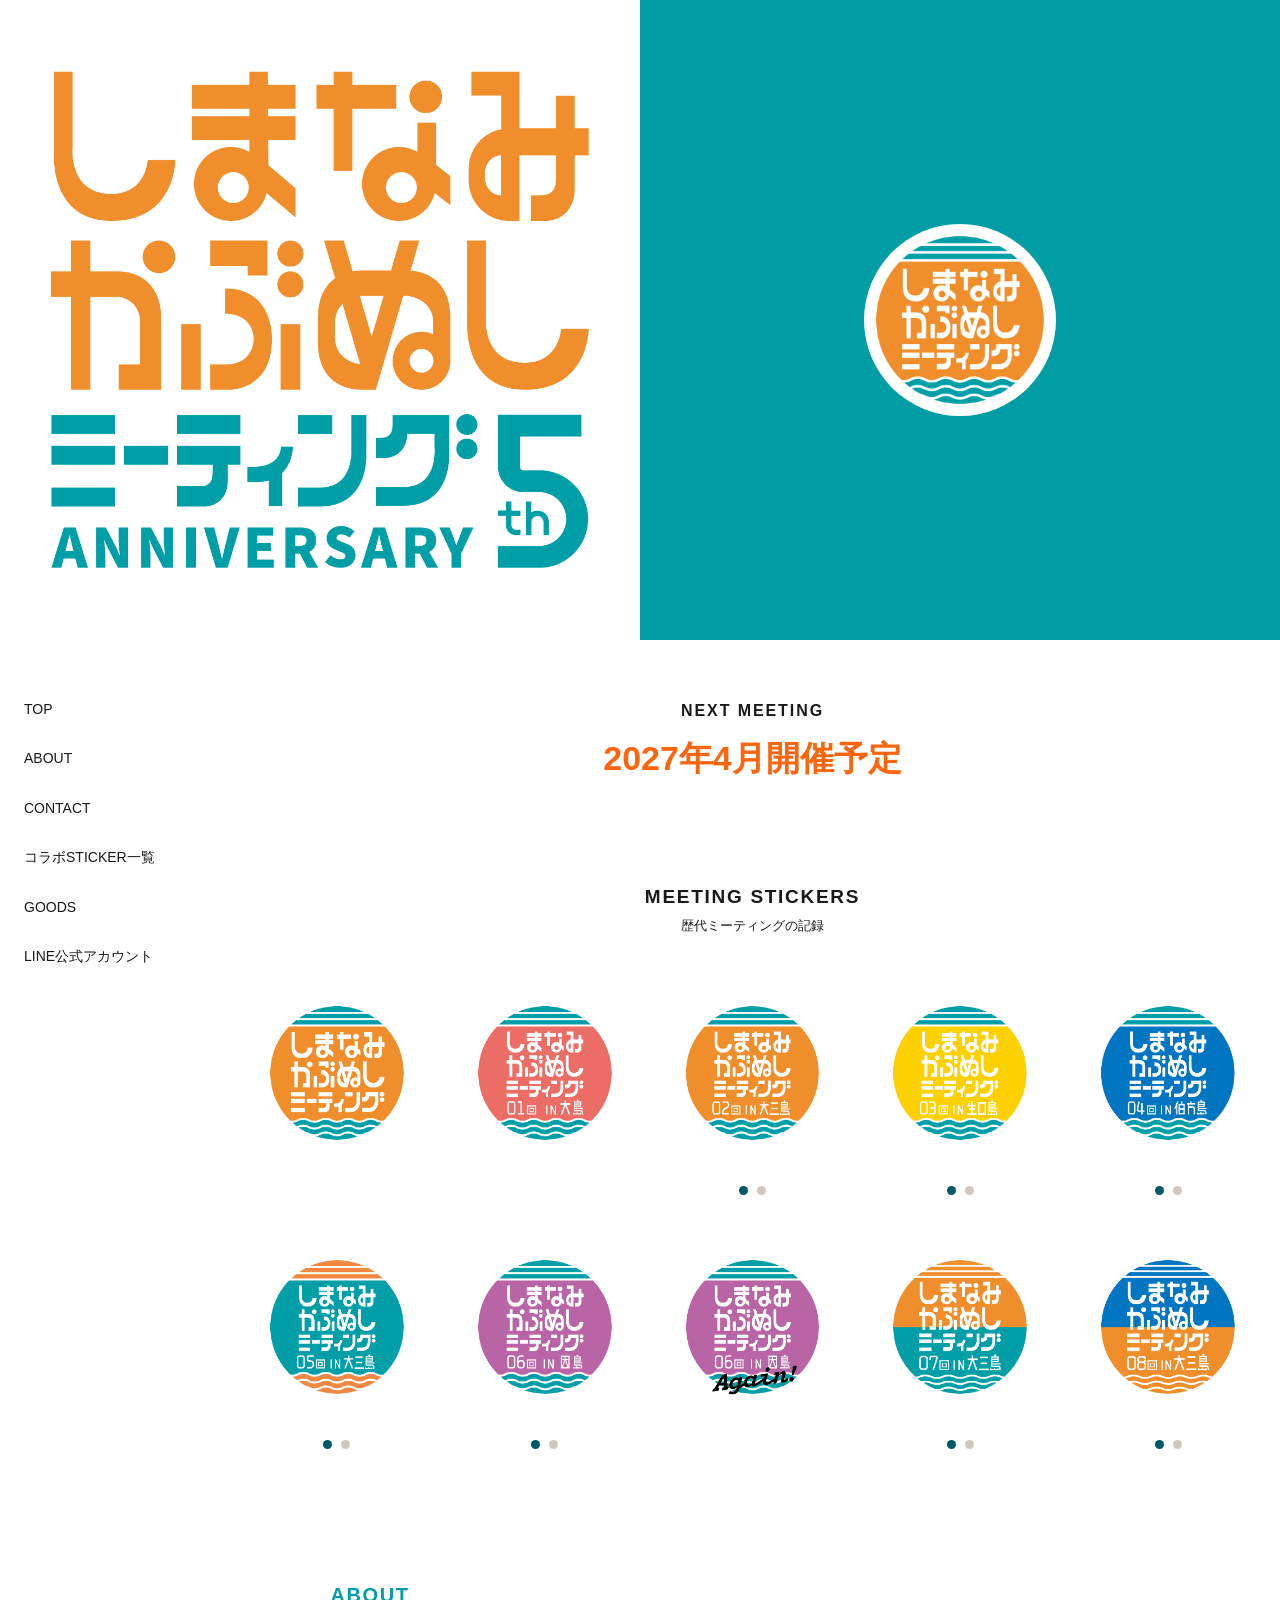
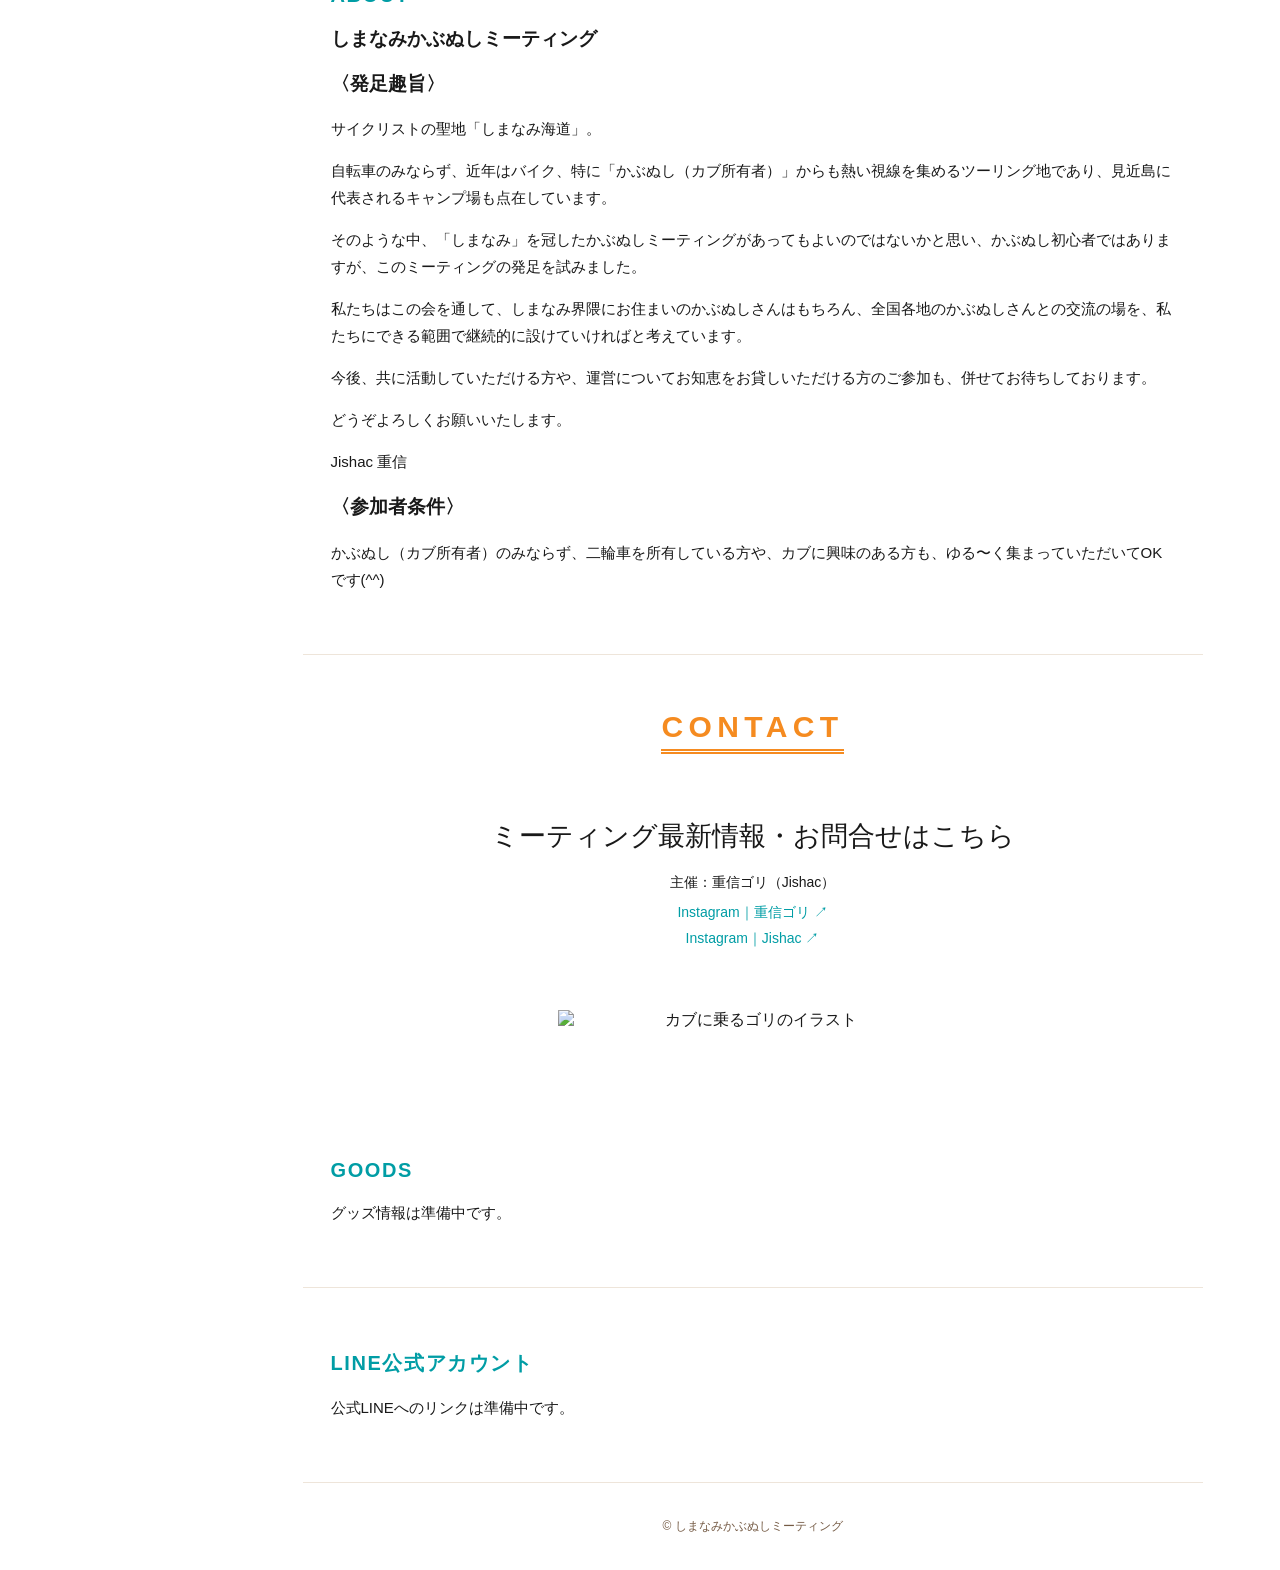
==== index.html @ 28405f7a "Add files via upload" ====
<!doctype html>
<html lang="ja">
<head>
  <meta charset="utf-8">
  <meta name="viewport" content="width=device-width, initial-scale=1">
  <meta name="description" content="しまなみかぶぬしミーティング公式サイト。歴代ミーティングのステッカーとチラシを紹介。次回は2027年4月開催予定。">
  <title>しまなみかぶぬしミーティング</title>
  <link rel="icon" href="images/meeting-logo.png">
  <link rel="stylesheet" href="style.css">
  <script src="script.js" defer></script>
</head>
<body>
  <main id="top">
    <header class="hero" aria-label="しまなみかぶぬしミーティング">
      <div class="hero-left"><img src="images/main-visual.png" alt="しまなみかぶぬしミーティング 5周年"></div>
      <div class="hero-right"><img src="images/meeting-logo.png" alt="しまなみかぶぬしミーティング公式ロゴ"></div>
    </header>

    <div class="below-hero">
      <aside class="sidebar">
        <nav aria-label="サイトメニュー">
          <a href="#top">TOP</a>
          <a href="#about">ABOUT</a>
          <a href="#contact">CONTACT</a>
          <a href="https://cubnushi-sticker-station.r93u12i.workers.dev/">コラボSTICKER一覧</a>
          <a href="#goods">GOODS</a>
          <a href="#social">LINE公式アカウント</a>
        </nav>
      </aside>

      <div class="content">
        <section class="next-event" aria-label="次回開催情報">
          <h1>NEXT MEETING</h1>
          <p>2027年4月開催予定</p>
        </section>

        <section class="gallery" aria-labelledby="gallery-title">
          <h2 id="gallery-title">MEETING STICKERS</h2>
          <p class="gallery-lead">歴代ミーティングの記録</p>
          <div id="sticker-grid" class="sticker-grid"></div>
        </section>

        <section class="info" id="about">
          <h2>ABOUT</h2>
          <h3>しまなみかぶぬしミーティング</h3>
          <h3>〈発足趣旨〉</h3>
          <p>サイクリストの聖地「しまなみ海道」。</p>
          <p>自転車のみならず、近年はバイク、特に「かぶぬし（カブ所有者）」からも熱い視線を集めるツーリング地であり、見近島に代表されるキャンプ場も点在しています。</p>
          <p>そのような中、「しまなみ」を冠したかぶぬしミーティングがあってもよいのではないかと思い、かぶぬし初心者ではありますが、このミーティングの発足を試みました。</p>
          <p>私たちはこの会を通して、しまなみ界隈にお住まいのかぶぬしさんはもちろん、全国各地のかぶぬしさんとの交流の場を、私たちにできる範囲で継続的に設けていければと考えています。</p>
          <p>今後、共に活動していただける方や、運営についてお知恵をお貸しいただける方のご参加も、併せてお待ちしております。</p>
          <p>どうぞよろしくお願いいたします。</p>
          <p>Jishac 重信</p>
          <h3>〈参加者条件〉</h3>
          <p>かぶぬし（カブ所有者）のみならず、二輪車を所有している方や、カブに興味のある方も、ゆる〜く集まっていただいてOKです(^^)</p>
        </section>
        <section class="contact-section" id="contact" aria-labelledby="contact-title">
          <h2 id="contact-title">CONTACT</h2>
          <p class="contact-heading">ミーティング最新情報・お問合せはこちら</p>
          <p class="contact-organizer">主催：重信ゴリ（Jishac）</p>
          <div class="contact-links">
            <a href="https://www.instagram.com/shimacubnushi_gori/" target="_blank" rel="noopener noreferrer">Instagram｜重信ゴリ ↗</a>
            <a href="https://www.instagram.com/jishac_shimashishi_leather/" target="_blank" rel="noopener noreferrer">Instagram｜Jishac ↗</a>
          </div>
          <img class="contact-illustration" src="images/gori-cub.png" alt="カブに乗るゴリのイラスト" loading="lazy">
        </section>
        <section class="info" id="goods">
          <h2>GOODS</h2>
          <p>グッズ情報は準備中です。</p>
        </section>
        <section class="info" id="social">
          <h2>LINE公式アカウント</h2>
          <p>公式LINEへのリンクは準備中です。</p>
        </section>
        <footer>© しまなみかぶぬしミーティング</footer>
      </div>
    </div>
  </main>

  <dialog id="flyer-dialog" class="flyer-dialog" aria-labelledby="dialog-title">
    <div class="dialog-header">
      <h2 id="dialog-title"></h2>
      <button id="close-dialog" type="button" aria-label="閉じる">×</button>
    </div>
    <p id="dialog-date" class="dialog-date"></p>
    <img id="dialog-image" alt="開催チラシ">
  </dialog>
</body>
</html>
---- style.css ----
/* 基本設定 */
:root {
  --orange: #f58b20;
  --teal: #009da5;
  --beige: #ffffff;
  --ink: #191919;
}

* { box-sizing: border-box; }
html { scroll-behavior: smooth; }
body {
  margin: 0;
  background: #fff;
  color: var(--ink);
  font-family: Arial, "Hiragino Kaku Gothic ProN", "Noto Sans JP", sans-serif;
}

/* 画面幅いっぱいの左右2分割ヘッダー */
.hero {
  display: grid;
  grid-template-columns: 1fr 1fr;
}
.hero-left, .hero-right {
  aspect-ratio: 1 / 1;
  min-width: 0;
}
.hero-left {
  display: grid;
  place-items: center;
  background: #fff;
}
.hero-left img {
  display: block;
  width: 100%;
  height: 100%;
  object-fit: contain;
}
.hero-right {
  display: flex;
  justify-content: center;
  align-items: center;
  background: var(--teal);
}
.hero-right img {
  display: block;
  width: 30%;
  max-width: 220px;
  height: auto;
  background: #fff;
  padding: 8px;
  border-radius: 50%;
}

/* ヘッダー下：左サイドメニューと本文 */
.below-hero {
  display: grid;
  grid-template-columns: 225px minmax(0, 1fr);
  align-items: start;
}
.sidebar {
  background: #fff;
  padding: 58px 24px;
  position: sticky;
  top: 0;
}
.sidebar nav { display: flex; flex-direction: column; gap: 27px; }
.sidebar a {
  color: #191919;
  font-size: 14px;
  text-decoration: none;
  line-height: 1.6;
  transition: color .15s ease;
}
.sidebar a:hover, .sidebar a:focus-visible { color: var(--orange); }
.content { min-width: 0; }

/* 次回開催 */
.next-event { padding: 62px 20px 56px; text-align: center; }
.next-event h1 { font-size: 16px; letter-spacing: .12em; margin: 0 0 16px; }
.next-event p { font-size: clamp(23px, 3vw, 34px); font-weight: 700; color: #fa650e; margin: 0; }

/* 歴代ステッカー */
.gallery { background: #fff; padding: 48px 12px 65px; }
.gallery h2 { margin: 0; font-size: 19px; text-align: center; letter-spacing: .09em; }
.gallery-lead { margin: 9px 0 38px; text-align: center; font-size: 13px; }
.sticker-grid { display: grid; grid-template-columns: repeat(5, minmax(0, 1fr)); column-gap: 8px; row-gap: 24px; }
.sticker-card { min-width: 0; text-align: center; }
.sticker-image-button {
  display: block;
  width: 100%;
  border: 0;
  padding: 0;
  background: transparent;
  cursor: pointer;
  position: relative;
  border-radius: 50%;
}
.sticker-image-button img {
  display: block;
  width: 100%;
  aspect-ratio: 1 / 1;
  object-fit: contain;
  border-radius: 50%;
}
.sticker-date-overlay {
  position: absolute;
  inset: 0;
  border-radius: 50%;
  display: flex;
  justify-content: center;
  align-items: center;
  padding: 12px;
  flex-direction: column;
  gap: 7px;
  text-align: center;
  background: rgb(0 0 0 / 72%);
  color: #fff;
  font-size: clamp(10px, 1.1vw, 14px);
  opacity: 0;
  pointer-events: none;
  transition: opacity .2s ease;
}
.sticker-image-button:hover .sticker-date-overlay,
.sticker-image-button:focus-visible .sticker-date-overlay { opacity: 1; }
.sticker-dots { min-height: 24px; display: flex; align-items: center; justify-content: center; gap: 9px; margin: 6px 0 0; }
.sticker-dot { width: 9px; height: 9px; border: 0; border-radius: 50%; background: #cfc8b8; padding: 0; cursor: pointer; }
.sticker-dot[aria-pressed="true"] { background: #00566a; }
.sticker-title { font-size: 12px; font-weight: 700; margin: 5px 0; }
.sticker-place { font-size: 12px; margin: 0 0 9px; }
.detail-button { background: transparent; border: 1px solid #6d5540; border-radius: 2px; padding: 7px 13px; font-size: 12px; cursor: pointer; color: #332a22; }
.detail-button:hover, .detail-button:focus-visible { color: var(--orange); border-color: var(--orange); }

/* 各セクション */
.info { max-width: 900px; margin: auto; padding: 46px 28px; border-bottom: 1px solid #eee5da; }
.info h2 { color: var(--teal); font-size: 20px; letter-spacing: .08em; }
.info p { font-size: 15px; line-height: 1.8; }
footer { text-align: center; padding: 35px 12px; font-size: 12px; color: #755b45; }

/* チラシの詳細表示 */
.flyer-dialog { width: min(92vw, 740px); max-height: 92vh; border: none; border-radius: 6px; padding: 20px; box-shadow: 0 12px 60px rgb(0 0 0 / 20%); }
.flyer-dialog::backdrop { background: rgb(0 0 0 / 70%); }
.dialog-header { display: flex; justify-content: space-between; align-items: center; gap: 15px; }
.dialog-header h2 { font-size: 17px; margin: 0; }
.dialog-header button { font-size: 32px; line-height: 1; border: 0; background: none; cursor: pointer; }
.dialog-date { margin: 8px 0 15px; font-size: 13px; }
.flyer-dialog img { display: block; width: 100%; height: auto; max-height: 70vh; object-fit: contain; }

/* スマートフォン */
@media (max-width: 700px) {
  .hero { grid-template-columns: 1fr; }
  .hero-right img { width: 34%; padding: 6px; }
  .below-hero { grid-template-columns: 1fr; }
  .sidebar { position: static; padding: 16px; border-bottom: 1px solid #f1e7dd; }
  .sidebar nav { flex-direction: row; flex-wrap: wrap; gap: 12px 18px; }
  .sidebar a { font-size: 12px; }
  .next-event { padding: 42px 12px; }
  .gallery { padding: 35px 10px 45px; }
  .sticker-grid { grid-template-columns: repeat(2, minmax(0, 1fr)); gap: 22px 8px; }
  .sticker-date-overlay { font-size: 12px; }
}

/* CONTACT */
.contact-section {
  padding: 55px 24px 65px;
  text-align: center;
  background: #fff;
}
.contact-section h2 {
  display: inline-block;
  margin: 0 0 62px;
  padding-bottom: 5px;
  color: #f58b20;
  border-bottom: 5px double #f58b20;
  font-size: clamp(24px, 3vw, 30px);
  font-weight: 800;
  letter-spacing: .18em;
}
.contact-heading {
  margin: 0 0 18px;
  font-size: clamp(19px, 2.5vw, 27px);
  line-height: 1.5;
}
.contact-organizer { margin: 0 0 12px; font-size: 14px; }
.contact-links { display: flex; flex-direction: column; align-items: center; gap: 8px; }
.contact-links a { color: #009da5; font-size: 14px; text-decoration: none; overflow-wrap: anywhere; }
.contact-links a:hover, .contact-links a:focus-visible { text-decoration: underline; }
.contact-illustration {
  display: block;
  width: min(100%, 390px);
  height: auto;
  margin: 62px auto 0;
}
@media (max-width: 700px) {
  .contact-section { padding: 42px 18px 54px; }
  .contact-section h2 { margin-bottom: 40px; }
  .contact-illustration { width: min(88%, 330px); margin-top: 46px; }
}
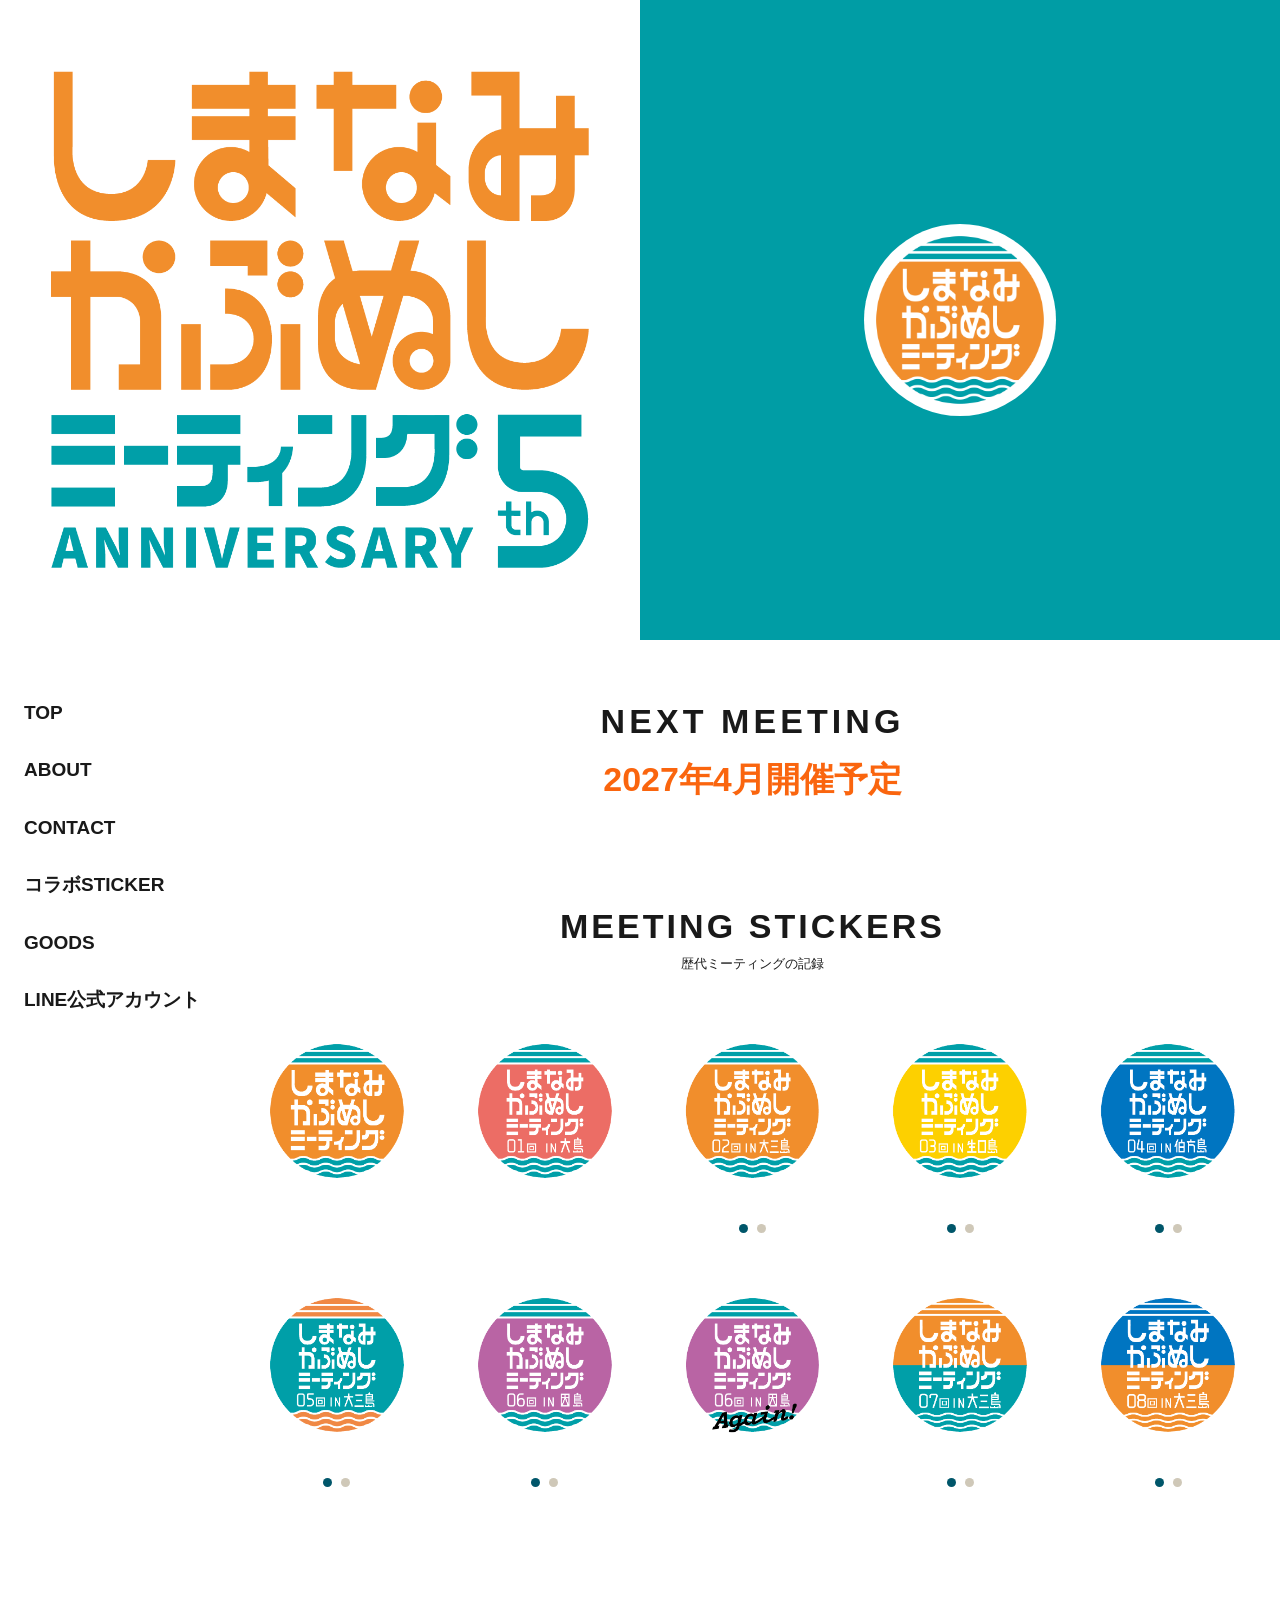
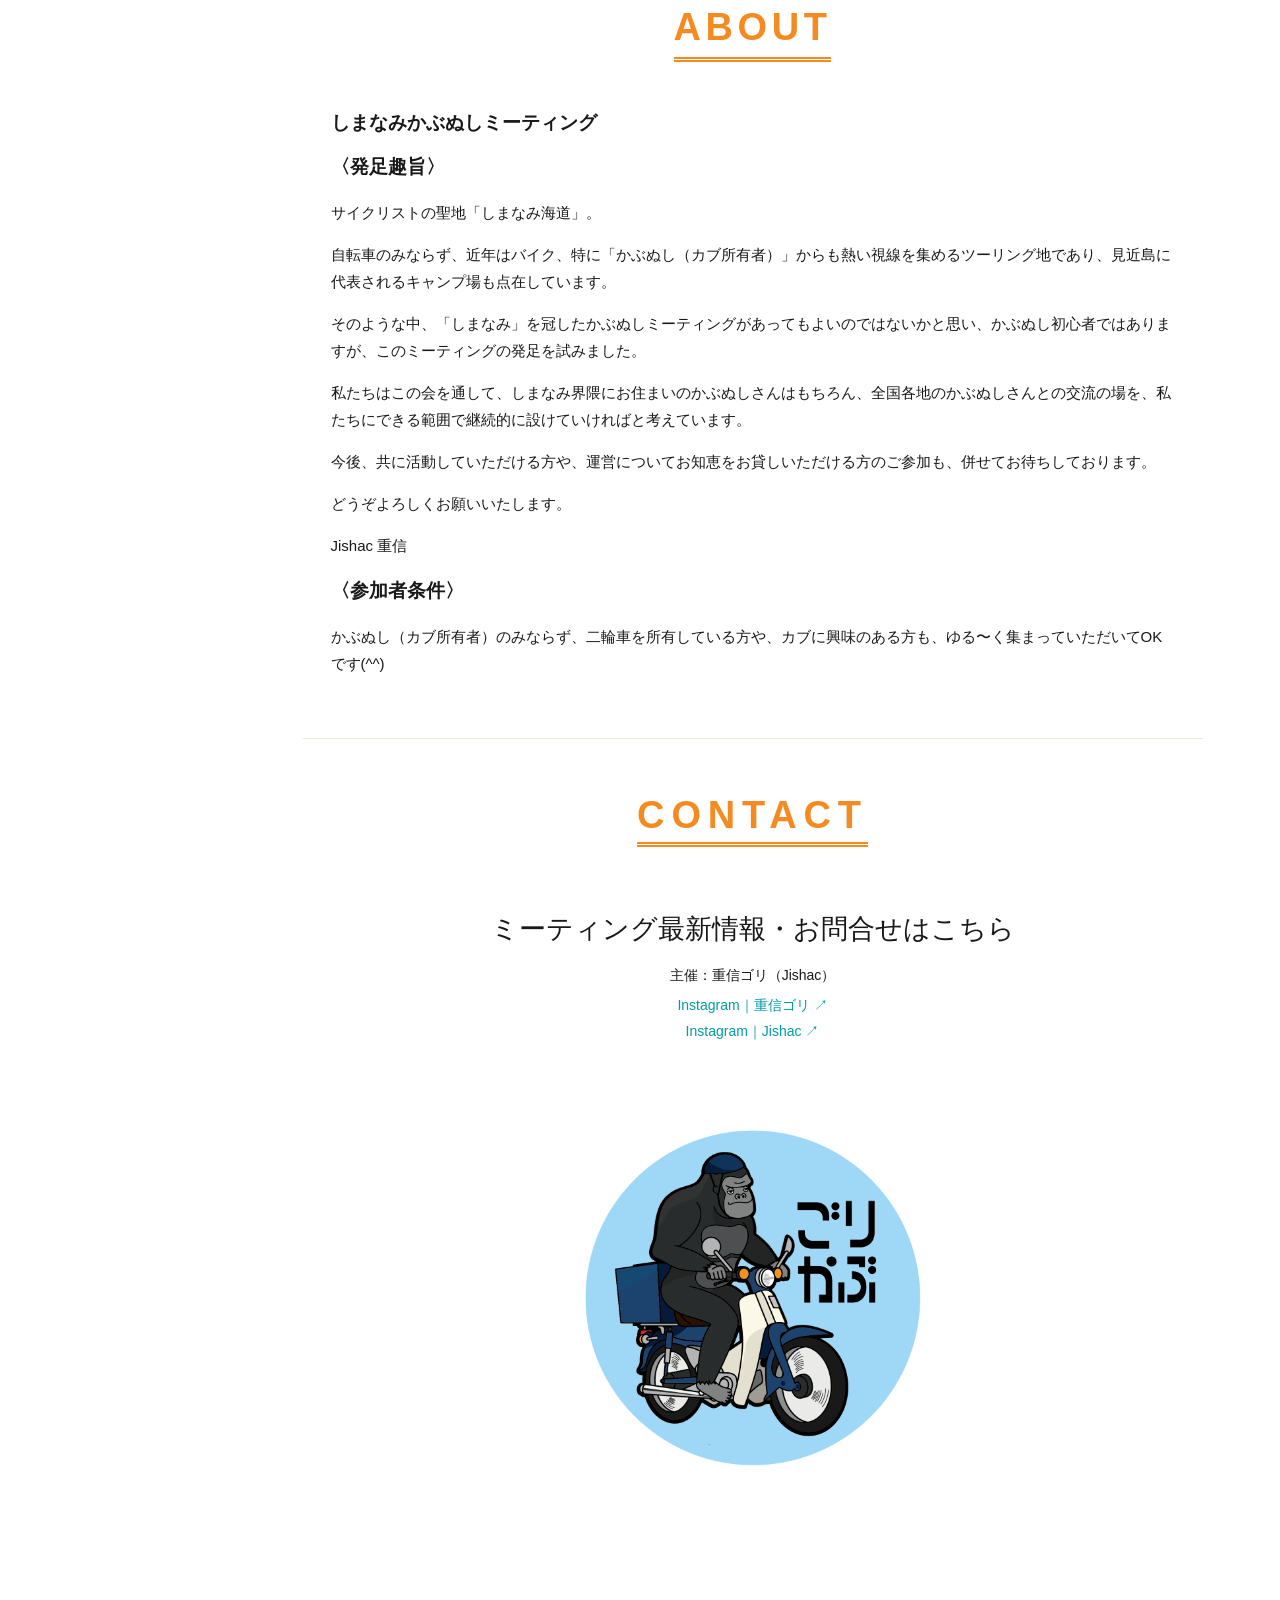
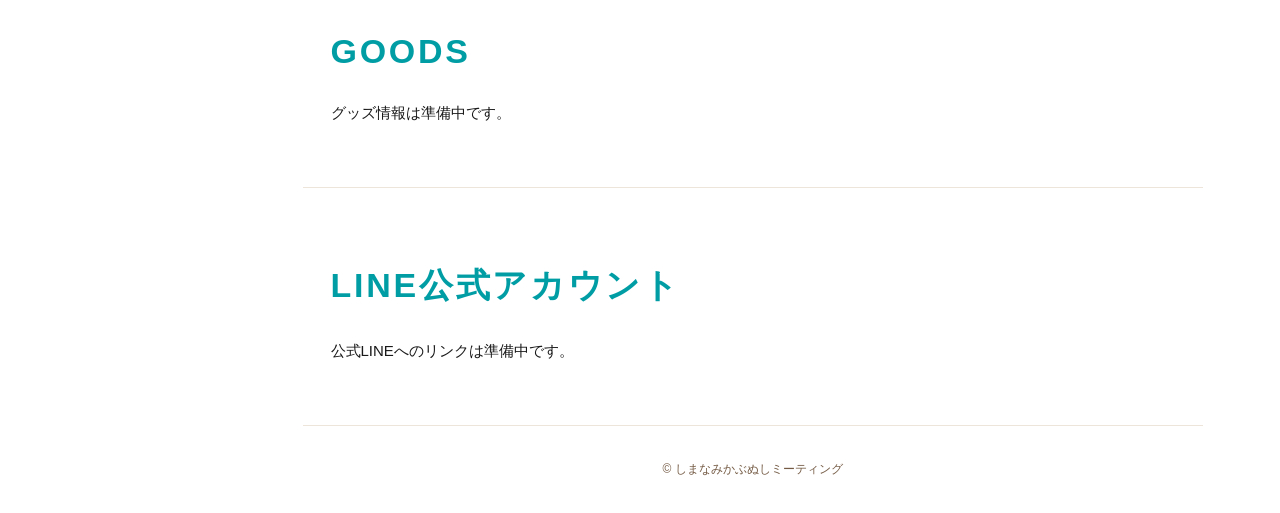
==== commit ef3de791: "Update link text for collaboration stickers" ====
--- a/index.html
+++ b/index.html
@@ -22,7 +22,7 @@
           <a href="#top">TOP</a>
           <a href="#about">ABOUT</a>
           <a href="#contact">CONTACT</a>
-          <a href="https://cubnushi-sticker-station.r93u12i.workers.dev/">コラボSTICKER一覧</a>
+          <a href="https://cubnushi-sticker-station.r93u12i.workers.dev/">コラボSTICKER</a>
           <a href="#goods">GOODS</a>
           <a href="#social">LINE公式アカウント</a>
         </nav>
--- a/style.css
+++ b/style.css
@@ -66,7 +66,8 @@
 .sidebar nav { display: flex; flex-direction: column; gap: 27px; }
 .sidebar a {
   color: #191919;
-  font-size: 14px;
+  font-size: 19px;
+  font-weight: 800;
   text-decoration: none;
   line-height: 1.6;
   transition: color .15s ease;
@@ -76,12 +77,12 @@
 
 /* 次回開催 */
 .next-event { padding: 62px 20px 56px; text-align: center; }
-.next-event h1 { font-size: 16px; letter-spacing: .12em; margin: 0 0 16px; }
+.next-event h1 { font-size: clamp(25px, 3vw, 34px); font-weight: 800; letter-spacing: .12em; margin: 0 0 16px; }
 .next-event p { font-size: clamp(23px, 3vw, 34px); font-weight: 700; color: #fa650e; margin: 0; }
 
 /* 歴代ステッカー */
 .gallery { background: #fff; padding: 48px 12px 65px; }
-.gallery h2 { margin: 0; font-size: 19px; text-align: center; letter-spacing: .09em; }
+.gallery h2 { margin: 0; font-size: clamp(25px, 3vw, 34px); font-weight: 800; text-align: center; letter-spacing: .09em; }
 .gallery-lead { margin: 9px 0 38px; text-align: center; font-size: 13px; }
 .sticker-grid { display: grid; grid-template-columns: repeat(5, minmax(0, 1fr)); column-gap: 8px; row-gap: 24px; }
 .sticker-card { min-width: 0; text-align: center; }
@@ -132,7 +133,7 @@
 
 /* 各セクション */
 .info { max-width: 900px; margin: auto; padding: 46px 28px; border-bottom: 1px solid #eee5da; }
-.info h2 { color: var(--teal); font-size: 20px; letter-spacing: .08em; }
+.info h2 { color: var(--teal); font-size: clamp(25px, 3vw, 34px); font-weight: 800; letter-spacing: .08em; }
 .info p { font-size: 15px; line-height: 1.8; }
 footer { text-align: center; padding: 35px 12px; font-size: 12px; color: #755b45; }
 
@@ -152,7 +153,7 @@
   .below-hero { grid-template-columns: 1fr; }
   .sidebar { position: static; padding: 16px; border-bottom: 1px solid #f1e7dd; }
   .sidebar nav { flex-direction: row; flex-wrap: wrap; gap: 12px 18px; }
-  .sidebar a { font-size: 12px; }
+  .sidebar a { font-size: 16px; font-weight: 800; }
   .next-event { padding: 42px 12px; }
   .gallery { padding: 35px 10px 45px; }
   .sticker-grid { grid-template-columns: repeat(2, minmax(0, 1fr)); gap: 22px 8px; }
@@ -171,7 +172,7 @@
   padding-bottom: 5px;
   color: #f58b20;
   border-bottom: 5px double #f58b20;
-  font-size: clamp(24px, 3vw, 30px);
+  font-size: clamp(28px, 3.5vw, 38px);
   font-weight: 800;
   letter-spacing: .18em;
 }
@@ -195,3 +196,16 @@
   .contact-section h2 { margin-bottom: 40px; }
   .contact-illustration { width: min(88%, 330px); margin-top: 46px; }
 }
+
+/* ABOUTの見出しをCONTACTと統一 */
+#about > h2 {
+  color: #f58b20;
+  font-size: clamp(28px, 3vw, 38px);
+  font-weight: 900;
+  letter-spacing: 0.12em;
+  text-align: center;
+  width: fit-content;
+  margin: 0 auto 48px;
+  padding-bottom: 8px;
+  border-bottom: 5px double #f58b20;
+}
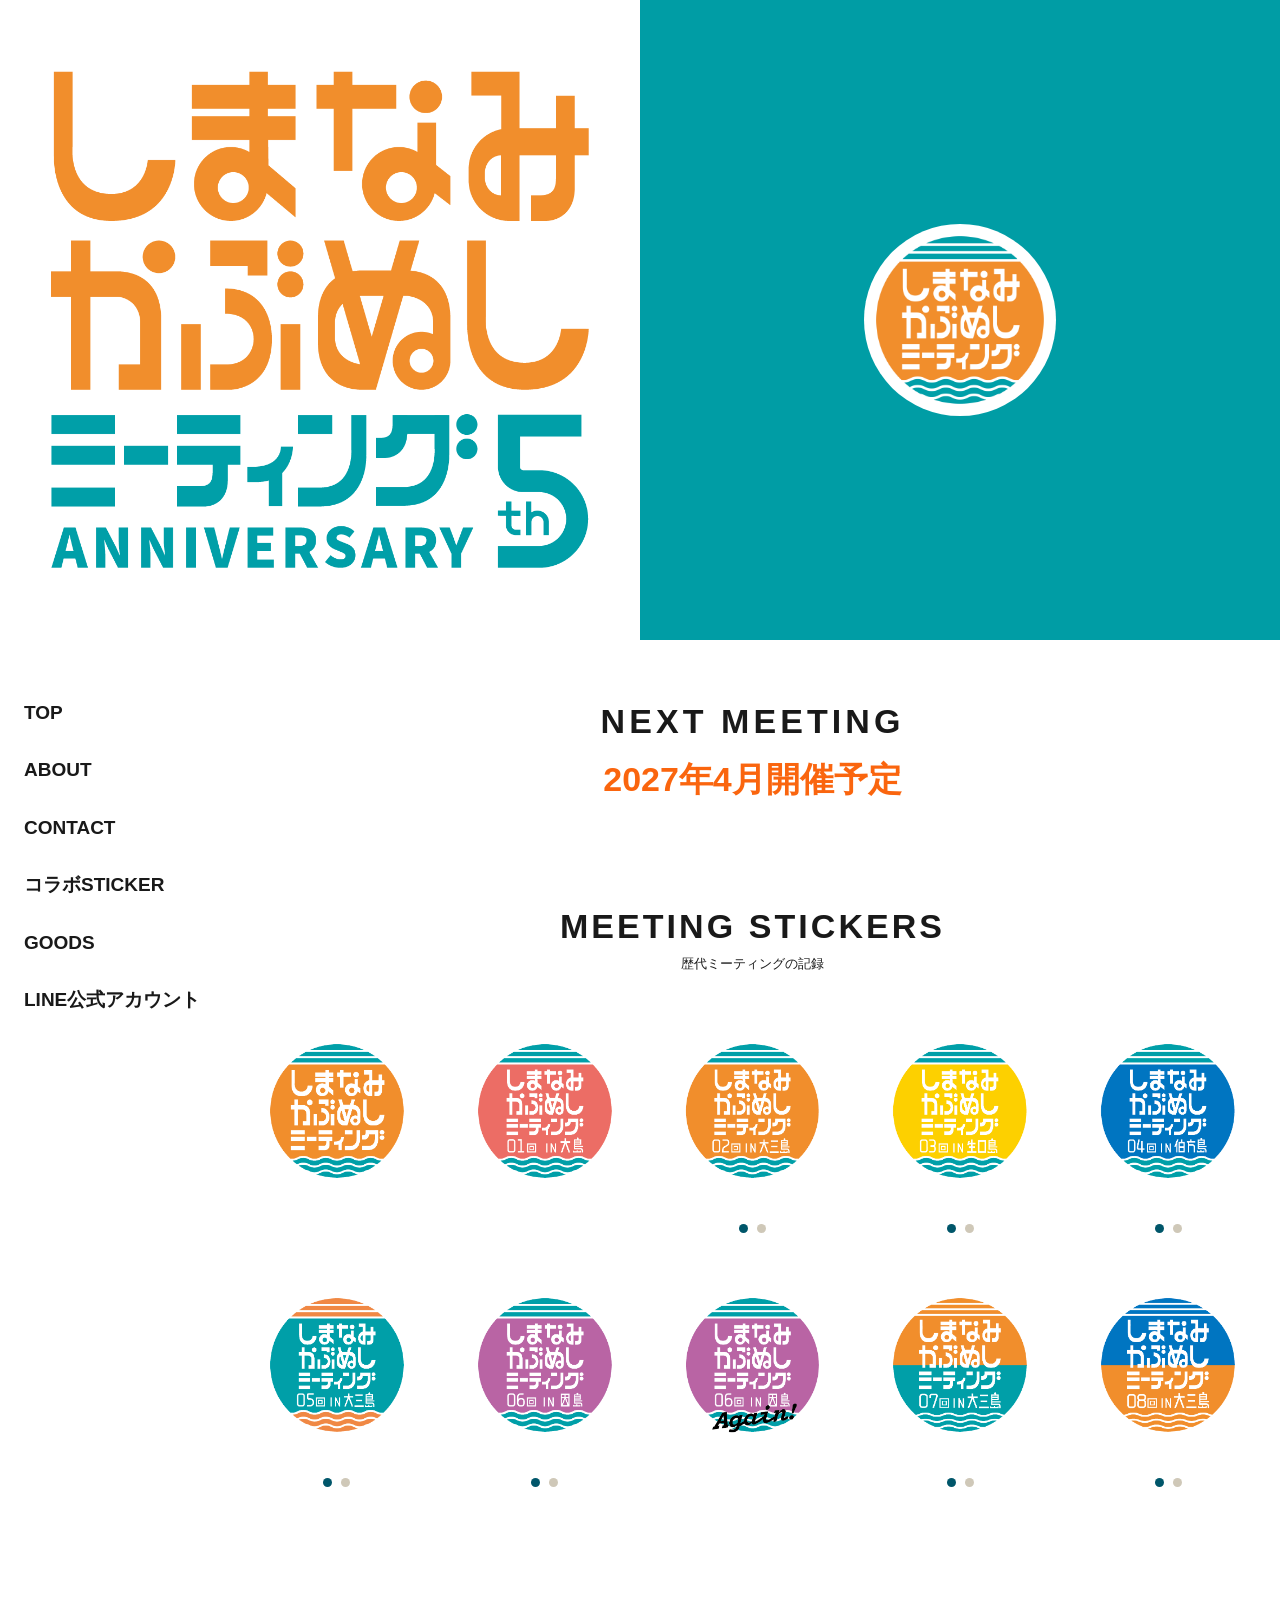
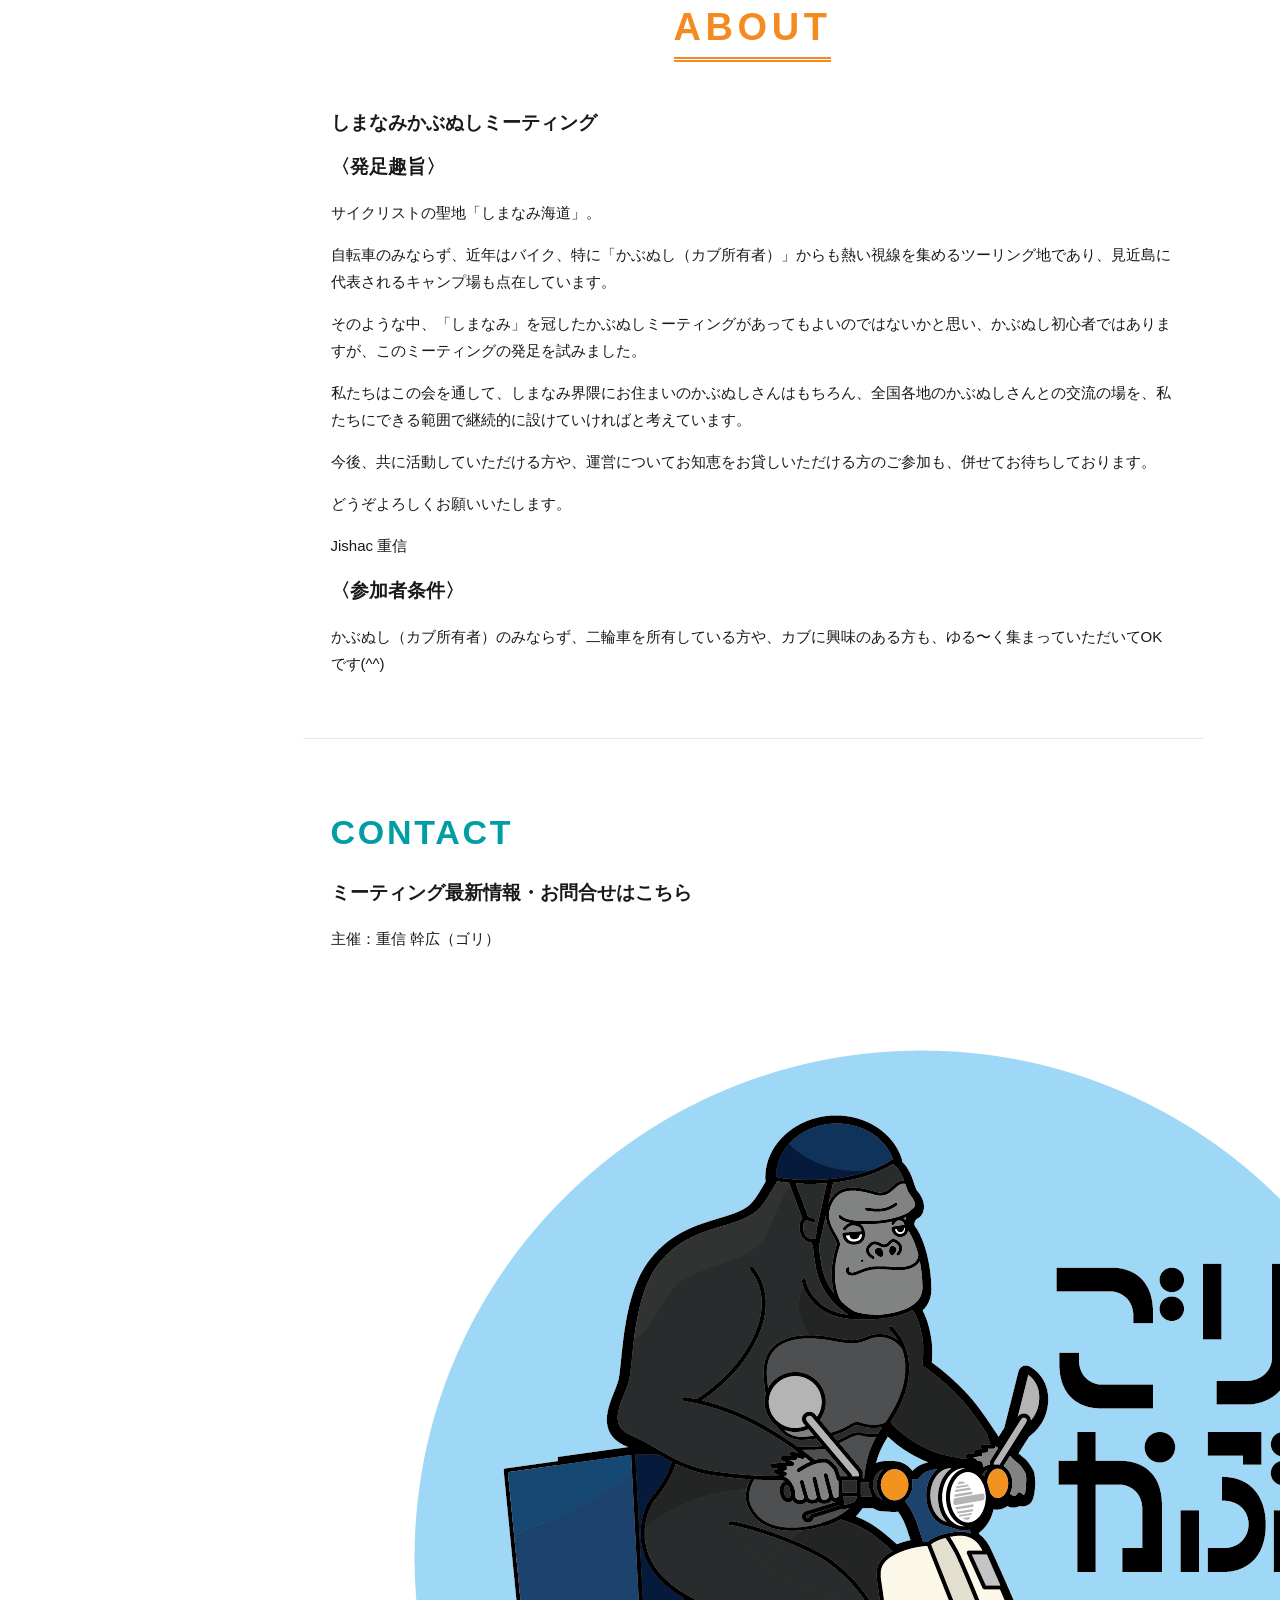
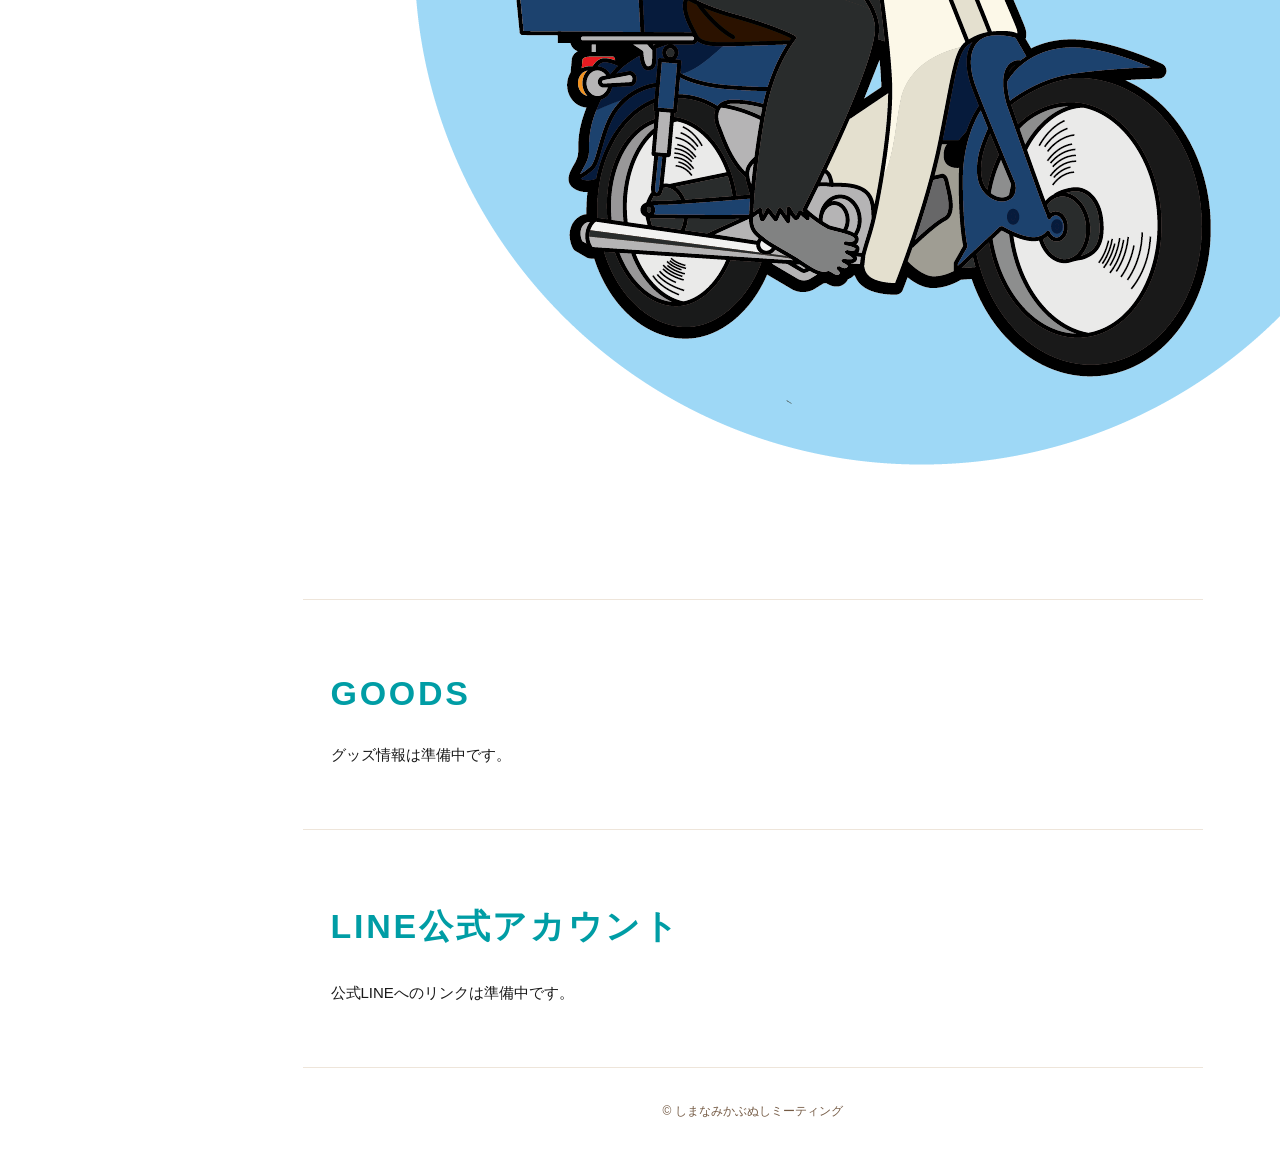
==== commit 11fd3911: "Update index.html" ====
--- a/index.html
+++ b/index.html
@@ -54,16 +54,27 @@
           <h3>〈参加者条件〉</h3>
           <p>かぶぬし（カブ所有者）のみならず、二輪車を所有している方や、カブに興味のある方も、ゆる〜く集まっていただいてOKです(^^)</p>
         </section>
-        <section class="contact-section" id="contact" aria-labelledby="contact-title">
-          <h2 id="contact-title">CONTACT</h2>
-          <p class="contact-heading">ミーティング最新情報・お問合せはこちら</p>
-          <p class="contact-organizer">主催：重信ゴリ（Jishac）</p>
-          <div class="contact-links">
-            <a href="https://www.instagram.com/shimacubnushi_gori/" target="_blank" rel="noopener noreferrer">Instagram｜重信ゴリ ↗</a>
-            <a href="https://www.instagram.com/jishac_shimashishi_leather/" target="_blank" rel="noopener noreferrer">Instagram｜Jishac ↗</a>
-          </div>
-          <img class="contact-illustration" src="images/gori-cub.png" alt="カブに乗るゴリのイラスト" loading="lazy">
-        </section>
+
+<section class="info" id="contact">
+  <h2>CONTACT</h2>
+
+  <h3>ミーティング最新情報・お問合せはこちら</h3>
+
+  <p>主催：重信 幹広（ゴリ）</p>
+
+  <a
+    href="https://www.instagram.com/shimacubnushi_gori/"
+    target="_blank"
+    rel="noopener noreferrer"
+    aria-label="Instagram｜重信ゴリを開く"
+  >
+    <img
+      src="images/gori-cub.png"
+      alt="ゴリカブ｜Instagram 重信ゴリ"
+    >
+  </a>
+</section>
+
         <section class="info" id="goods">
           <h2>GOODS</h2>
           <p>グッズ情報は準備中です。</p>
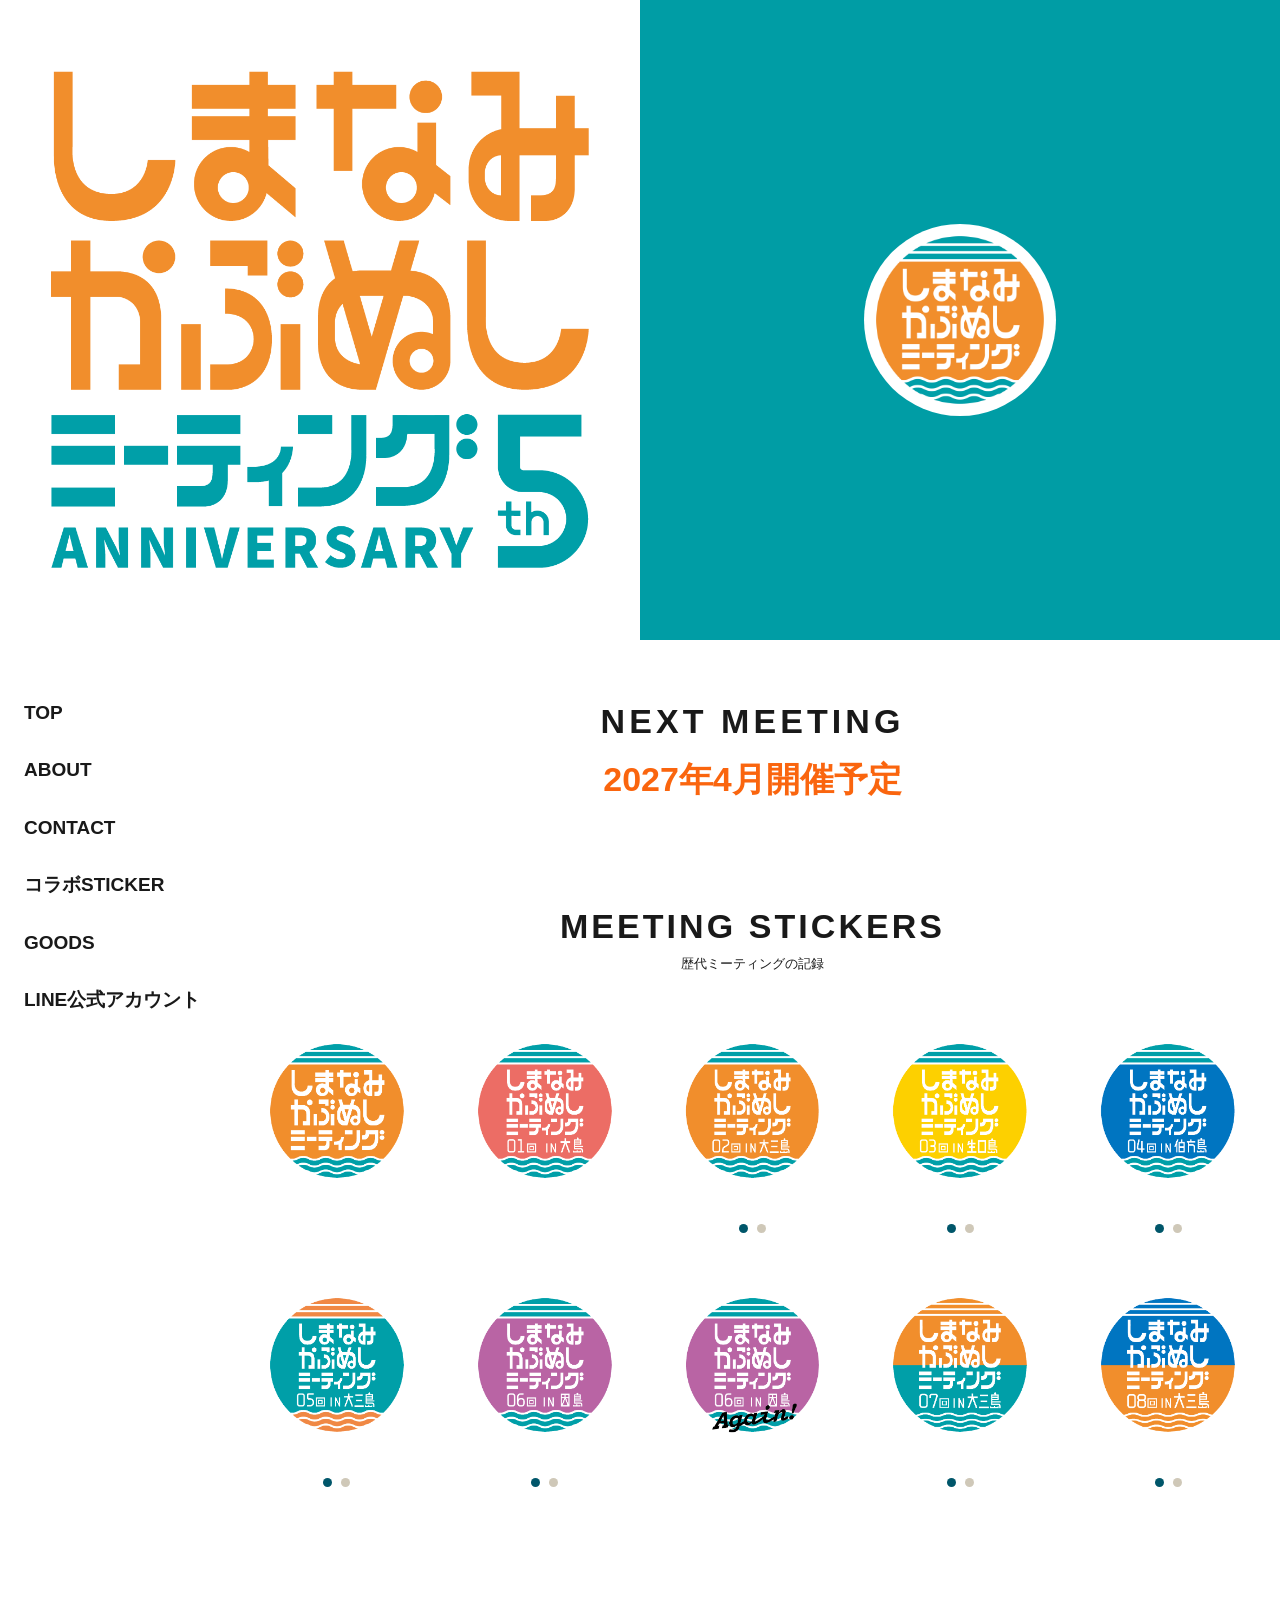
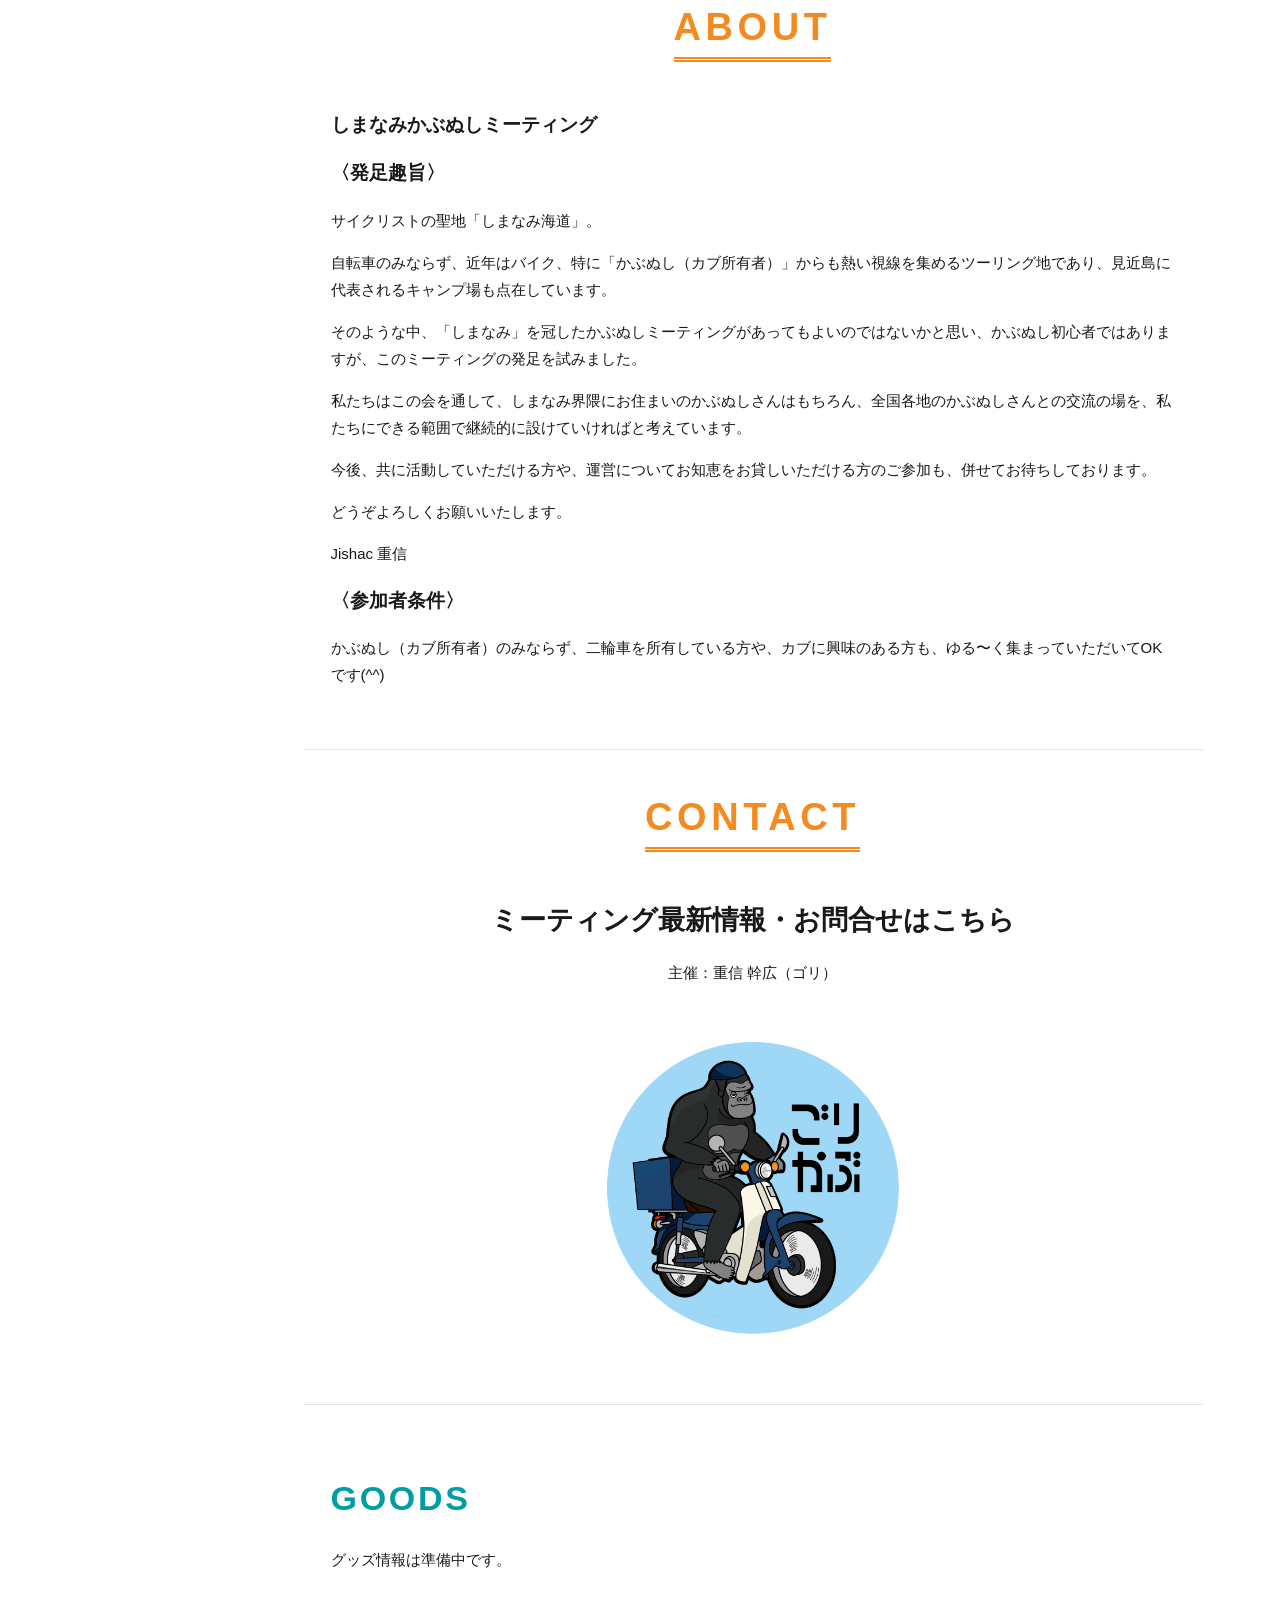
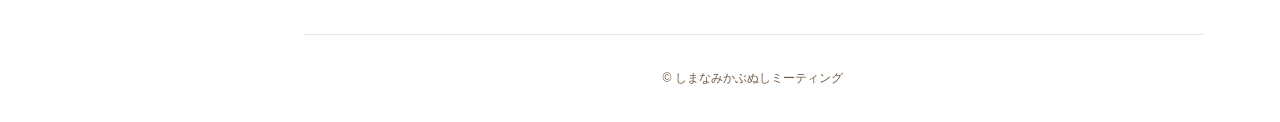
==== commit 51a6ffef: "Update index.html" ====
--- a/index.html
+++ b/index.html
@@ -24,7 +24,7 @@
           <a href="#contact">CONTACT</a>
           <a href="https://cubnushi-sticker-station.r93u12i.workers.dev/">コラボSTICKER</a>
           <a href="#goods">GOODS</a>
-          <a href="#social">LINE公式アカウント</a>
+          <a href="https://lin.ee/qcc9q6A" target="_blank" rel="noopener noreferrer">LINE公式アカウント</a>
         </nav>
       </aside>
 
@@ -79,10 +79,6 @@
           <h2>GOODS</h2>
           <p>グッズ情報は準備中です。</p>
         </section>
-        <section class="info" id="social">
-          <h2>LINE公式アカウント</h2>
-          <p>公式LINEへのリンクは準備中です。</p>
-        </section>
         <footer>© しまなみかぶぬしミーティング</footer>
       </div>
     </div>
--- a/style.css
+++ b/style.css
@@ -1,4 +1,8 @@
-/* 基本設定 */
+
+/* ==============================
+   基本設定
+============================== */
+
 :root {
   --orange: #f58b20;
   --teal: #009da5;
@@ -6,8 +10,14 @@
   --ink: #191919;
 }
 
-* { box-sizing: border-box; }
-html { scroll-behavior: smooth; }
+* {
+  box-sizing: border-box;
+}
+
+html {
+  scroll-behavior: smooth;
+}
+
 body {
   margin: 0;
   background: #fff;
@@ -15,32 +25,42 @@
   font-family: Arial, "Hiragino Kaku Gothic ProN", "Noto Sans JP", sans-serif;
 }
 
-/* 画面幅いっぱいの左右2分割ヘッダー */
+
+/* ==============================
+   ヘッダー
+============================== */
+
 .hero {
   display: grid;
   grid-template-columns: 1fr 1fr;
 }
-.hero-left, .hero-right {
+
+.hero-left,
+.hero-right {
   aspect-ratio: 1 / 1;
   min-width: 0;
 }
+
 .hero-left {
   display: grid;
   place-items: center;
   background: #fff;
 }
+
 .hero-left img {
   display: block;
   width: 100%;
   height: 100%;
   object-fit: contain;
 }
+
 .hero-right {
   display: flex;
   justify-content: center;
   align-items: center;
   background: var(--teal);
 }
+
 .hero-right img {
   display: block;
   width: 30%;
@@ -51,19 +71,30 @@
   border-radius: 50%;
 }
 
-/* ヘッダー下：左サイドメニューと本文 */
+
+/* ==============================
+   サイドメニュー・本文
+============================== */
+
 .below-hero {
   display: grid;
   grid-template-columns: 225px minmax(0, 1fr);
   align-items: start;
 }
+
 .sidebar {
   background: #fff;
   padding: 58px 24px;
   position: sticky;
   top: 0;
 }
-.sidebar nav { display: flex; flex-direction: column; gap: 27px; }
+
+.sidebar nav {
+  display: flex;
+  flex-direction: column;
+  gap: 27px;
+}
+
 .sidebar a {
   color: #191919;
   font-size: 19px;
@@ -72,20 +103,76 @@
   line-height: 1.6;
   transition: color .15s ease;
 }
-.sidebar a:hover, .sidebar a:focus-visible { color: var(--orange); }
-.content { min-width: 0; }
-
-/* 次回開催 */
-.next-event { padding: 62px 20px 56px; text-align: center; }
-.next-event h1 { font-size: clamp(25px, 3vw, 34px); font-weight: 800; letter-spacing: .12em; margin: 0 0 16px; }
-.next-event p { font-size: clamp(23px, 3vw, 34px); font-weight: 700; color: #fa650e; margin: 0; }
-
-/* 歴代ステッカー */
-.gallery { background: #fff; padding: 48px 12px 65px; }
-.gallery h2 { margin: 0; font-size: clamp(25px, 3vw, 34px); font-weight: 800; text-align: center; letter-spacing: .09em; }
-.gallery-lead { margin: 9px 0 38px; text-align: center; font-size: 13px; }
-.sticker-grid { display: grid; grid-template-columns: repeat(5, minmax(0, 1fr)); column-gap: 8px; row-gap: 24px; }
-.sticker-card { min-width: 0; text-align: center; }
+
+.sidebar a:hover,
+.sidebar a:focus-visible {
+  color: var(--orange);
+}
+
+.content {
+  min-width: 0;
+}
+
+
+/* ==============================
+   次回開催
+============================== */
+
+.next-event {
+  padding: 62px 20px 56px;
+  text-align: center;
+}
+
+.next-event h1 {
+  font-size: clamp(25px, 3vw, 34px);
+  font-weight: 800;
+  letter-spacing: .12em;
+  margin: 0 0 16px;
+}
+
+.next-event p {
+  font-size: clamp(23px, 3vw, 34px);
+  font-weight: 700;
+  color: #fa650e;
+  margin: 0;
+}
+
+
+/* ==============================
+   歴代ステッカー
+============================== */
+
+.gallery {
+  background: #fff;
+  padding: 48px 12px 65px;
+}
+
+.gallery h2 {
+  margin: 0;
+  font-size: clamp(25px, 3vw, 34px);
+  font-weight: 800;
+  text-align: center;
+  letter-spacing: .09em;
+}
+
+.gallery-lead {
+  margin: 9px 0 38px;
+  text-align: center;
+  font-size: 13px;
+}
+
+.sticker-grid {
+  display: grid;
+  grid-template-columns: repeat(5, minmax(0, 1fr));
+  column-gap: 8px;
+  row-gap: 24px;
+}
+
+.sticker-card {
+  min-width: 0;
+  text-align: center;
+}
+
 .sticker-image-button {
   display: block;
   width: 100%;
@@ -96,6 +183,7 @@
   position: relative;
   border-radius: 50%;
 }
+
 .sticker-image-button img {
   display: block;
   width: 100%;
@@ -103,6 +191,7 @@
   object-fit: contain;
   border-radius: 50%;
 }
+
 .sticker-date-overlay {
   position: absolute;
   inset: 0;
@@ -121,91 +210,252 @@
   pointer-events: none;
   transition: opacity .2s ease;
 }
+
 .sticker-image-button:hover .sticker-date-overlay,
-.sticker-image-button:focus-visible .sticker-date-overlay { opacity: 1; }
-.sticker-dots { min-height: 24px; display: flex; align-items: center; justify-content: center; gap: 9px; margin: 6px 0 0; }
-.sticker-dot { width: 9px; height: 9px; border: 0; border-radius: 50%; background: #cfc8b8; padding: 0; cursor: pointer; }
-.sticker-dot[aria-pressed="true"] { background: #00566a; }
-.sticker-title { font-size: 12px; font-weight: 700; margin: 5px 0; }
-.sticker-place { font-size: 12px; margin: 0 0 9px; }
-.detail-button { background: transparent; border: 1px solid #6d5540; border-radius: 2px; padding: 7px 13px; font-size: 12px; cursor: pointer; color: #332a22; }
-.detail-button:hover, .detail-button:focus-visible { color: var(--orange); border-color: var(--orange); }
-
-/* 各セクション */
-.info { max-width: 900px; margin: auto; padding: 46px 28px; border-bottom: 1px solid #eee5da; }
-.info h2 { color: var(--teal); font-size: clamp(25px, 3vw, 34px); font-weight: 800; letter-spacing: .08em; }
-.info p { font-size: 15px; line-height: 1.8; }
-footer { text-align: center; padding: 35px 12px; font-size: 12px; color: #755b45; }
-
-/* チラシの詳細表示 */
-.flyer-dialog { width: min(92vw, 740px); max-height: 92vh; border: none; border-radius: 6px; padding: 20px; box-shadow: 0 12px 60px rgb(0 0 0 / 20%); }
-.flyer-dialog::backdrop { background: rgb(0 0 0 / 70%); }
-.dialog-header { display: flex; justify-content: space-between; align-items: center; gap: 15px; }
-.dialog-header h2 { font-size: 17px; margin: 0; }
-.dialog-header button { font-size: 32px; line-height: 1; border: 0; background: none; cursor: pointer; }
-.dialog-date { margin: 8px 0 15px; font-size: 13px; }
-.flyer-dialog img { display: block; width: 100%; height: auto; max-height: 70vh; object-fit: contain; }
-
-/* スマートフォン */
-@media (max-width: 700px) {
-  .hero { grid-template-columns: 1fr; }
-  .hero-right img { width: 34%; padding: 6px; }
-  .below-hero { grid-template-columns: 1fr; }
-  .sidebar { position: static; padding: 16px; border-bottom: 1px solid #f1e7dd; }
-  .sidebar nav { flex-direction: row; flex-wrap: wrap; gap: 12px 18px; }
-  .sidebar a { font-size: 16px; font-weight: 800; }
-  .next-event { padding: 42px 12px; }
-  .gallery { padding: 35px 10px 45px; }
-  .sticker-grid { grid-template-columns: repeat(2, minmax(0, 1fr)); gap: 22px 8px; }
-  .sticker-date-overlay { font-size: 12px; }
-}
-
-/* CONTACT */
-.contact-section {
-  padding: 55px 24px 65px;
-  text-align: center;
-  background: #fff;
-}
-.contact-section h2 {
-  display: inline-block;
-  margin: 0 0 62px;
-  padding-bottom: 5px;
-  color: #f58b20;
-  border-bottom: 5px double #f58b20;
-  font-size: clamp(28px, 3.5vw, 38px);
+.sticker-image-button:focus-visible .sticker-date-overlay {
+  opacity: 1;
+}
+
+.sticker-dots {
+  min-height: 24px;
+  display: flex;
+  align-items: center;
+  justify-content: center;
+  gap: 9px;
+  margin: 6px 0 0;
+}
+
+.sticker-dot {
+  width: 9px;
+  height: 9px;
+  border: 0;
+  border-radius: 50%;
+  background: #cfc8b8;
+  padding: 0;
+  cursor: pointer;
+}
+
+.sticker-dot[aria-pressed="true"] {
+  background: #00566a;
+}
+
+
+/* ==============================
+   各セクション共通
+============================== */
+
+.info {
+  max-width: 900px;
+  margin: auto;
+  padding: 46px 28px;
+  border-bottom: 1px solid #eee5da;
+}
+
+.info h2 {
+  color: var(--teal);
+  font-size: clamp(25px, 3vw, 34px);
   font-weight: 800;
-  letter-spacing: .18em;
-}
-.contact-heading {
-  margin: 0 0 18px;
-  font-size: clamp(19px, 2.5vw, 27px);
-  line-height: 1.5;
-}
-.contact-organizer { margin: 0 0 12px; font-size: 14px; }
-.contact-links { display: flex; flex-direction: column; align-items: center; gap: 8px; }
-.contact-links a { color: #009da5; font-size: 14px; text-decoration: none; overflow-wrap: anywhere; }
-.contact-links a:hover, .contact-links a:focus-visible { text-decoration: underline; }
-.contact-illustration {
-  display: block;
-  width: min(100%, 390px);
-  height: auto;
-  margin: 62px auto 0;
-}
-@media (max-width: 700px) {
-  .contact-section { padding: 42px 18px 54px; }
-  .contact-section h2 { margin-bottom: 40px; }
-  .contact-illustration { width: min(88%, 330px); margin-top: 46px; }
-}
-
-/* ABOUTの見出しをCONTACTと統一 */
-#about > h2 {
-  color: #f58b20;
+  letter-spacing: .08em;
+}
+
+.info p {
+  font-size: 15px;
+  line-height: 1.8;
+}
+
+
+/* ==============================
+   ABOUT・CONTACT 共通見出し
+============================== */
+
+#about > h2,
+#contact > h2 {
+  color: var(--orange);
   font-size: clamp(28px, 3vw, 38px);
   font-weight: 900;
-  letter-spacing: 0.12em;
+  letter-spacing: .12em;
   text-align: center;
   width: fit-content;
   margin: 0 auto 48px;
   padding-bottom: 8px;
-  border-bottom: 5px double #f58b20;
-}
+  border-bottom: 5px double var(--orange);
+}
+
+
+/* ==============================
+   ABOUT
+============================== */
+
+#about h3 {
+  line-height: 1.6;
+}
+
+
+/* ==============================
+   CONTACT
+============================== */
+
+#contact {
+  text-align: center;
+}
+
+#contact > h3 {
+  margin: 0 0 18px;
+  font-size: clamp(19px, 2.5vw, 27px);
+  font-weight: 700;
+  line-height: 1.5;
+}
+
+#contact > p {
+  margin: 18px 0 32px;
+}
+
+#contact > a {
+  display: block;
+  width: min(100%, 340px);
+  margin: 0 auto;
+  line-height: 0;
+}
+
+#contact > a img {
+  display: block;
+  width: 100%;
+  height: auto;
+  transition: opacity .2s ease;
+}
+
+#contact > a:hover img,
+#contact > a:focus-visible img {
+  opacity: .8;
+}
+
+
+/* ==============================
+   フッター
+============================== */
+
+footer {
+  text-align: center;
+  padding: 35px 12px;
+  font-size: 12px;
+  color: #755b45;
+}
+
+
+/* ==============================
+   チラシのポップアップ
+============================== */
+
+.flyer-dialog {
+  width: min(92vw, 740px);
+  max-height: 92vh;
+  border: none;
+  border-radius: 6px;
+  padding: 20px;
+  box-shadow: 0 12px 60px rgb(0 0 0 / 20%);
+}
+
+.flyer-dialog::backdrop {
+  background: rgb(0 0 0 / 70%);
+}
+
+.dialog-header {
+  display: flex;
+  justify-content: flex-end;
+  align-items: center;
+  gap: 15px;
+}
+
+.dialog-header h2 {
+  font-size: 17px;
+  margin: 0;
+}
+
+.dialog-header button {
+  font-size: 32px;
+  line-height: 1;
+  border: 0;
+  background: none;
+  cursor: pointer;
+}
+
+.dialog-date {
+  margin: 8px 0 15px;
+  font-size: 13px;
+}
+
+.flyer-dialog img {
+  display: block;
+  width: 100%;
+  height: auto;
+  max-height: 70vh;
+  object-fit: contain;
+}
+
+
+/* ==============================
+   スマートフォン
+============================== */
+
+@media (max-width: 700px) {
+
+  .hero {
+    grid-template-columns: 1fr;
+  }
+
+  .hero-right img {
+    width: 34%;
+    padding: 6px;
+  }
+
+  .below-hero {
+    grid-template-columns: 1fr;
+  }
+
+  .sidebar {
+    position: static;
+    padding: 16px;
+    border-bottom: 1px solid #f1e7dd;
+  }
+
+  .sidebar nav {
+    flex-direction: row;
+    flex-wrap: wrap;
+    gap: 12px 18px;
+  }
+
+  .sidebar a {
+    font-size: 16px;
+    font-weight: 800;
+  }
+
+  .next-event {
+    padding: 42px 12px;
+  }
+
+  .gallery {
+    padding: 35px 10px 45px;
+  }
+
+  .sticker-grid {
+    grid-template-columns: repeat(2, minmax(0, 1fr));
+    gap: 22px 8px;
+  }
+
+  .sticker-date-overlay {
+    font-size: 12px;
+  }
+
+  .info {
+    padding: 42px 18px;
+  }
+
+  #about > h2,
+  #contact > h2 {
+    margin-bottom: 40px;
+  }
+
+  #contact > a {
+    width: min(88%, 330px);
+  }
+}
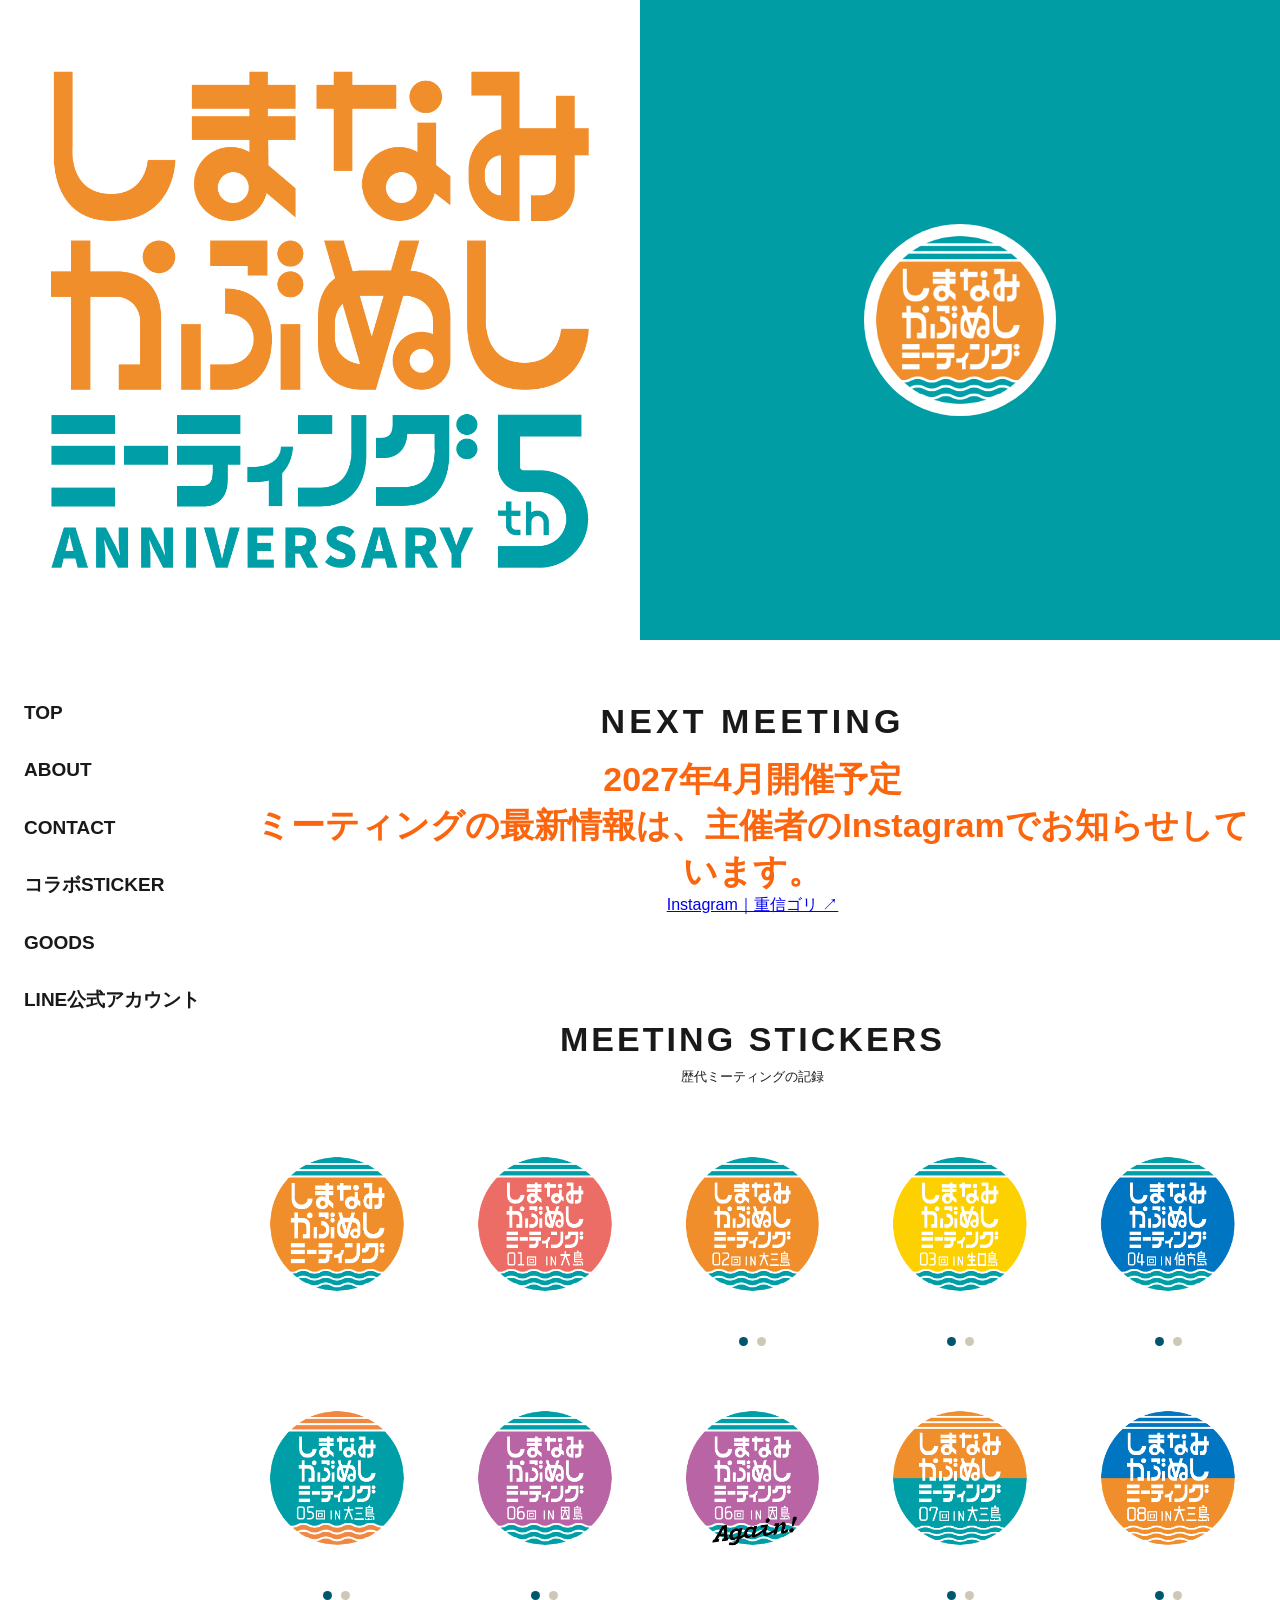
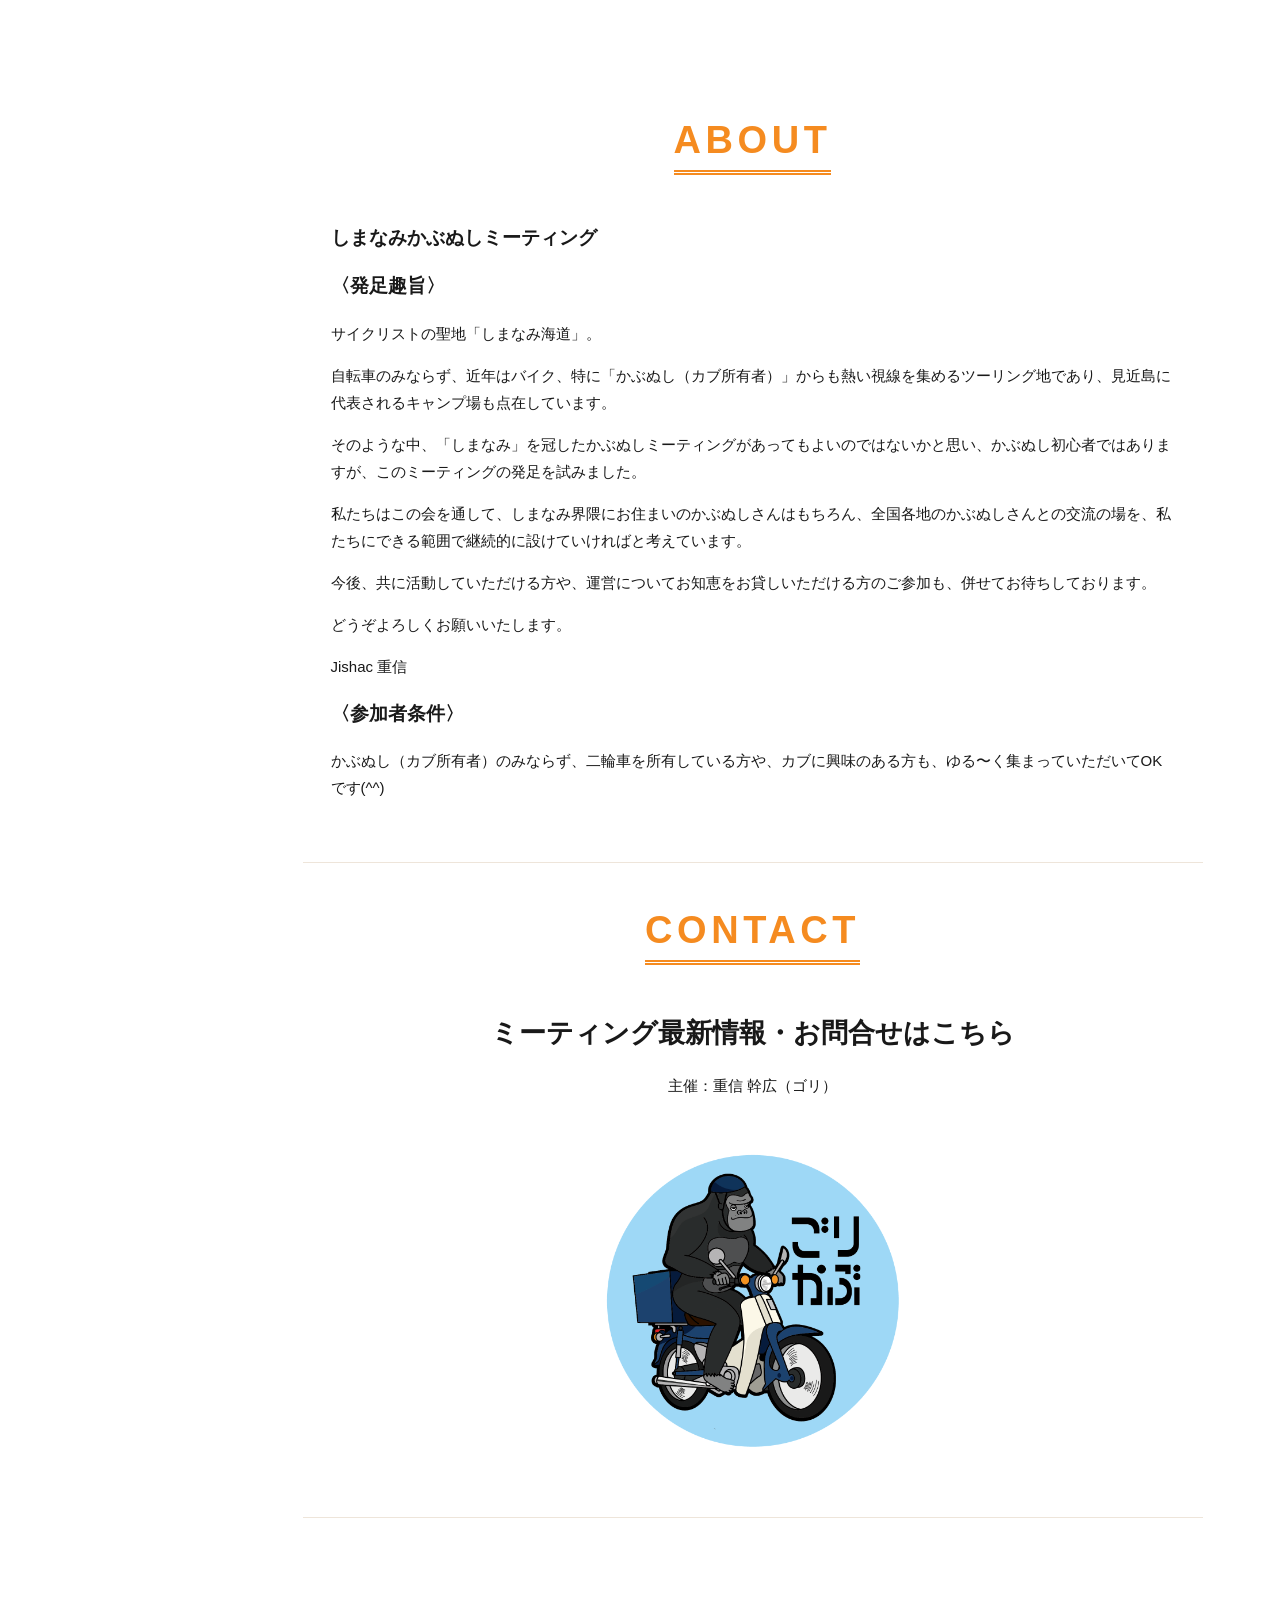
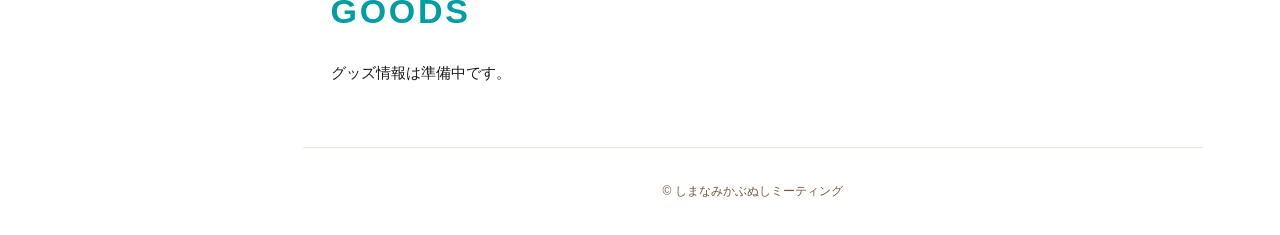
==== commit 6c08505a: "Update index.html" ====
--- a/index.html
+++ b/index.html
@@ -29,10 +29,22 @@
       </aside>
 
       <div class="content">
-        <section class="next-event" aria-label="次回開催情報">
-          <h1>NEXT MEETING</h1>
-          <p>2027年4月開催予定</p>
-        </section>
+<section class="next-event" aria-label="次回開催情報">
+  <h1>NEXT MEETING</h1>
+  <p>2027年4月開催予定</p>
+
+  <div class="next-event-info">
+    <p>ミーティングの最新情報は、主催者のInstagramでお知らせしています。</p>
+    <a
+      href="https://www.instagram.com/shimacubnushi_gori/"
+      target="_blank"
+      rel="noopener noreferrer"
+    >
+      Instagram｜重信ゴリ ↗
+    </a>
+  </div>
+</section>
+
 
         <section class="gallery" aria-labelledby="gallery-title">
           <h2 id="gallery-title">MEETING STICKERS</h2>
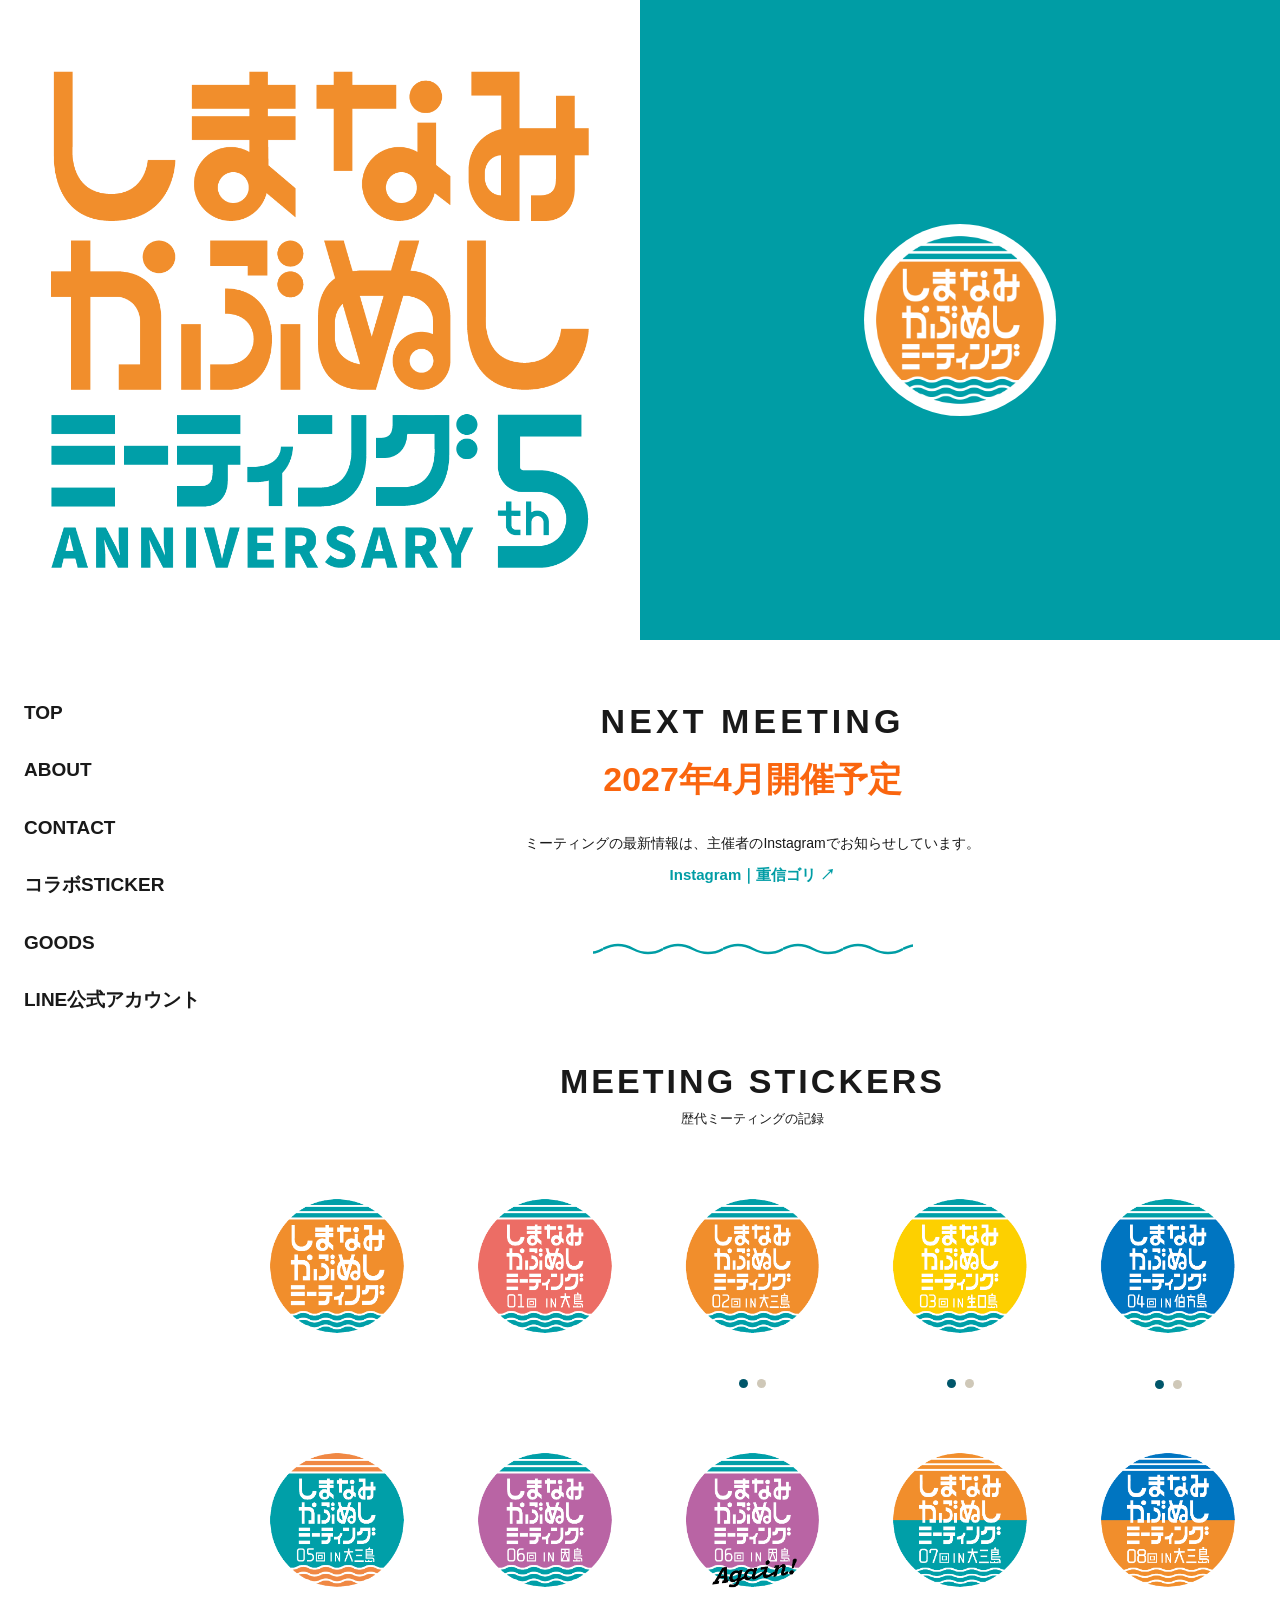
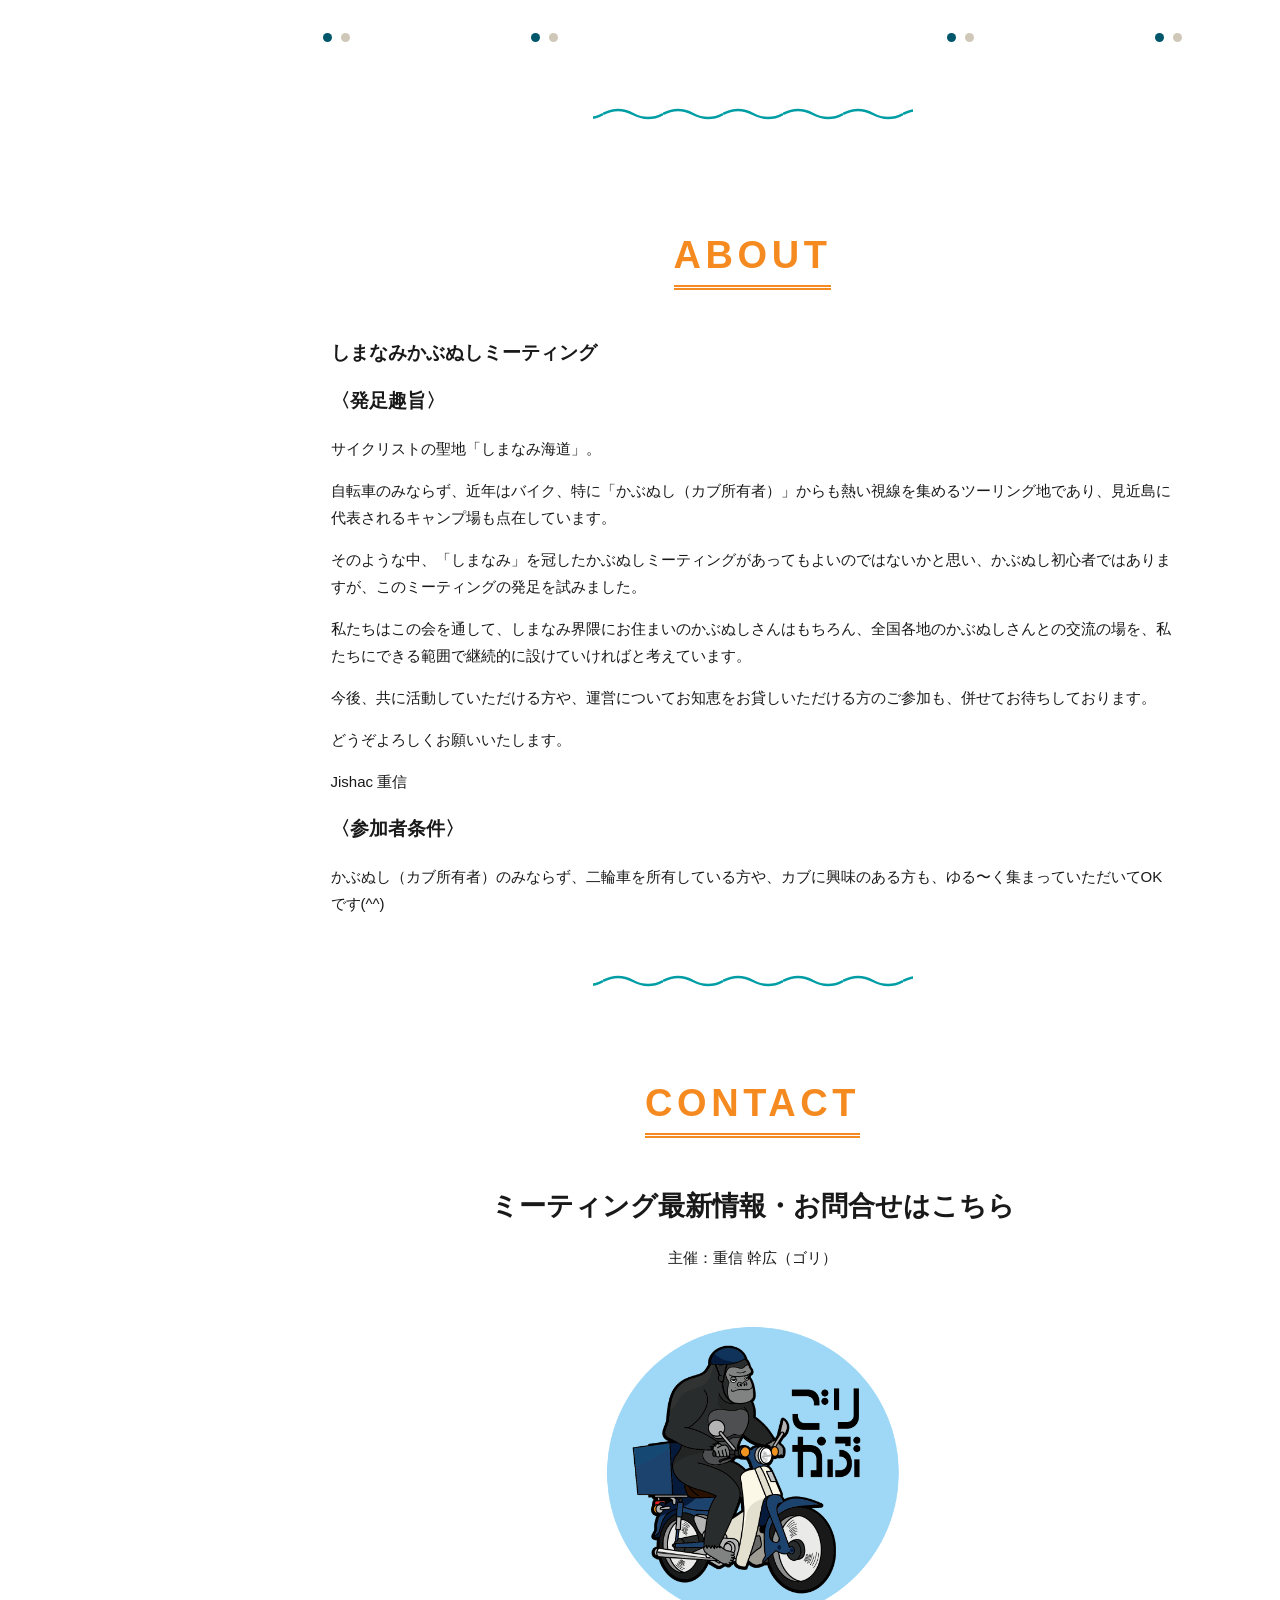
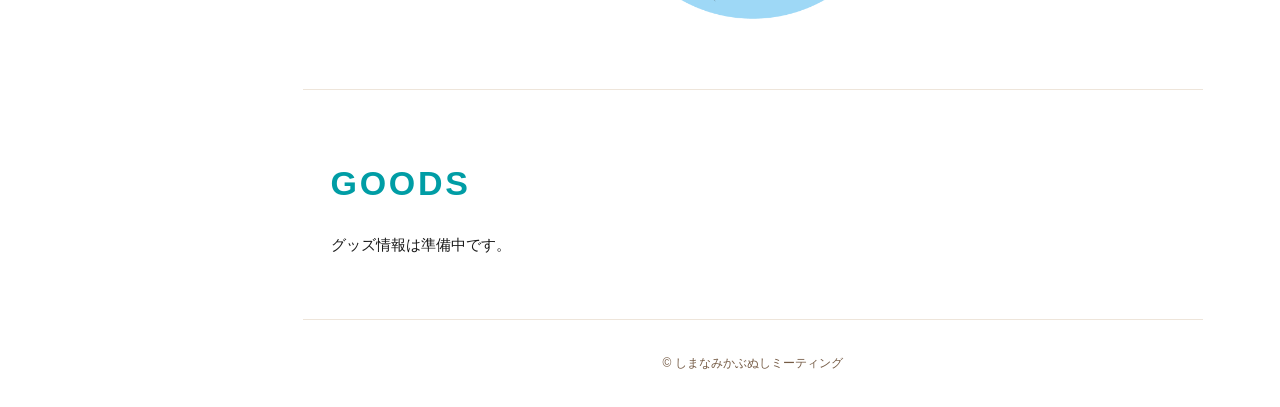
==== commit 21c3f71d: "Update index.html" ====
--- a/index.html
+++ b/index.html
@@ -15,6 +15,9 @@
       <div class="hero-left"><img src="images/main-visual.png" alt="しまなみかぶぬしミーティング 5周年"></div>
       <div class="hero-right"><img src="images/meeting-logo.png" alt="しまなみかぶぬしミーティング公式ロゴ"></div>
     </header>
+
+<!-- ヘッダー下：走るカブのアニメーション -->
+<div class="cub-animation" aria-hidden="true"></div>
 
     <div class="below-hero">
       <aside class="sidebar">
--- a/style.css
+++ b/style.css
@@ -459,3 +459,64 @@
     width: min(88%, 330px);
   }
 }
+
+/* NEXT MEETING：最新情報への案内 */
+.next-event-info {
+  margin-top: 28px;
+  text-align: center;
+}
+
+.next-event-info p {
+  margin: 0 0 10px;
+  color: #191919;
+  font-size: 14px;
+  font-weight: 400;
+  line-height: 1.8;
+}
+
+.next-event-info a {
+  color: #009da5;
+  font-size: 15px;
+  font-weight: 700;
+  text-decoration: none;
+}
+
+.next-event-info a:hover {
+  color: #f58b20;
+  text-decoration: underline;
+}
+
+/* ==============================
+   セクション間の波線
+============================== */
+
+.next-event::after,
+.gallery::after,
+#about::after {
+  content: "";
+  display: block;
+  width: min(65%, 320px);
+  height: 18px;
+  margin: 55px auto 0;
+
+  background-image: url("data:image/svg+xml,%3Csvg xmlns='http://www.w3.org/2000/svg' width='60' height='18' viewBox='0 0 60 18'%3E%3Cpath d='M0 9 Q15 1 30 9 T60 9' fill='none' stroke='%23009da5' stroke-width='2.5'/%3E%3C/svg%3E");
+  background-repeat: repeat-x;
+  background-position: center;
+}
+
+/* セクション下の通常の区切り線を削除 */
+.next-event,
+.gallery,
+#about {
+  border-bottom: none;
+}
+
+/* スマートフォン */
+@media (max-width: 700px) {
+  .next-event::after,
+  .gallery::after,
+  #about::after {
+    width: min(70%, 240px);
+    margin-top: 40px;
+  }
+}
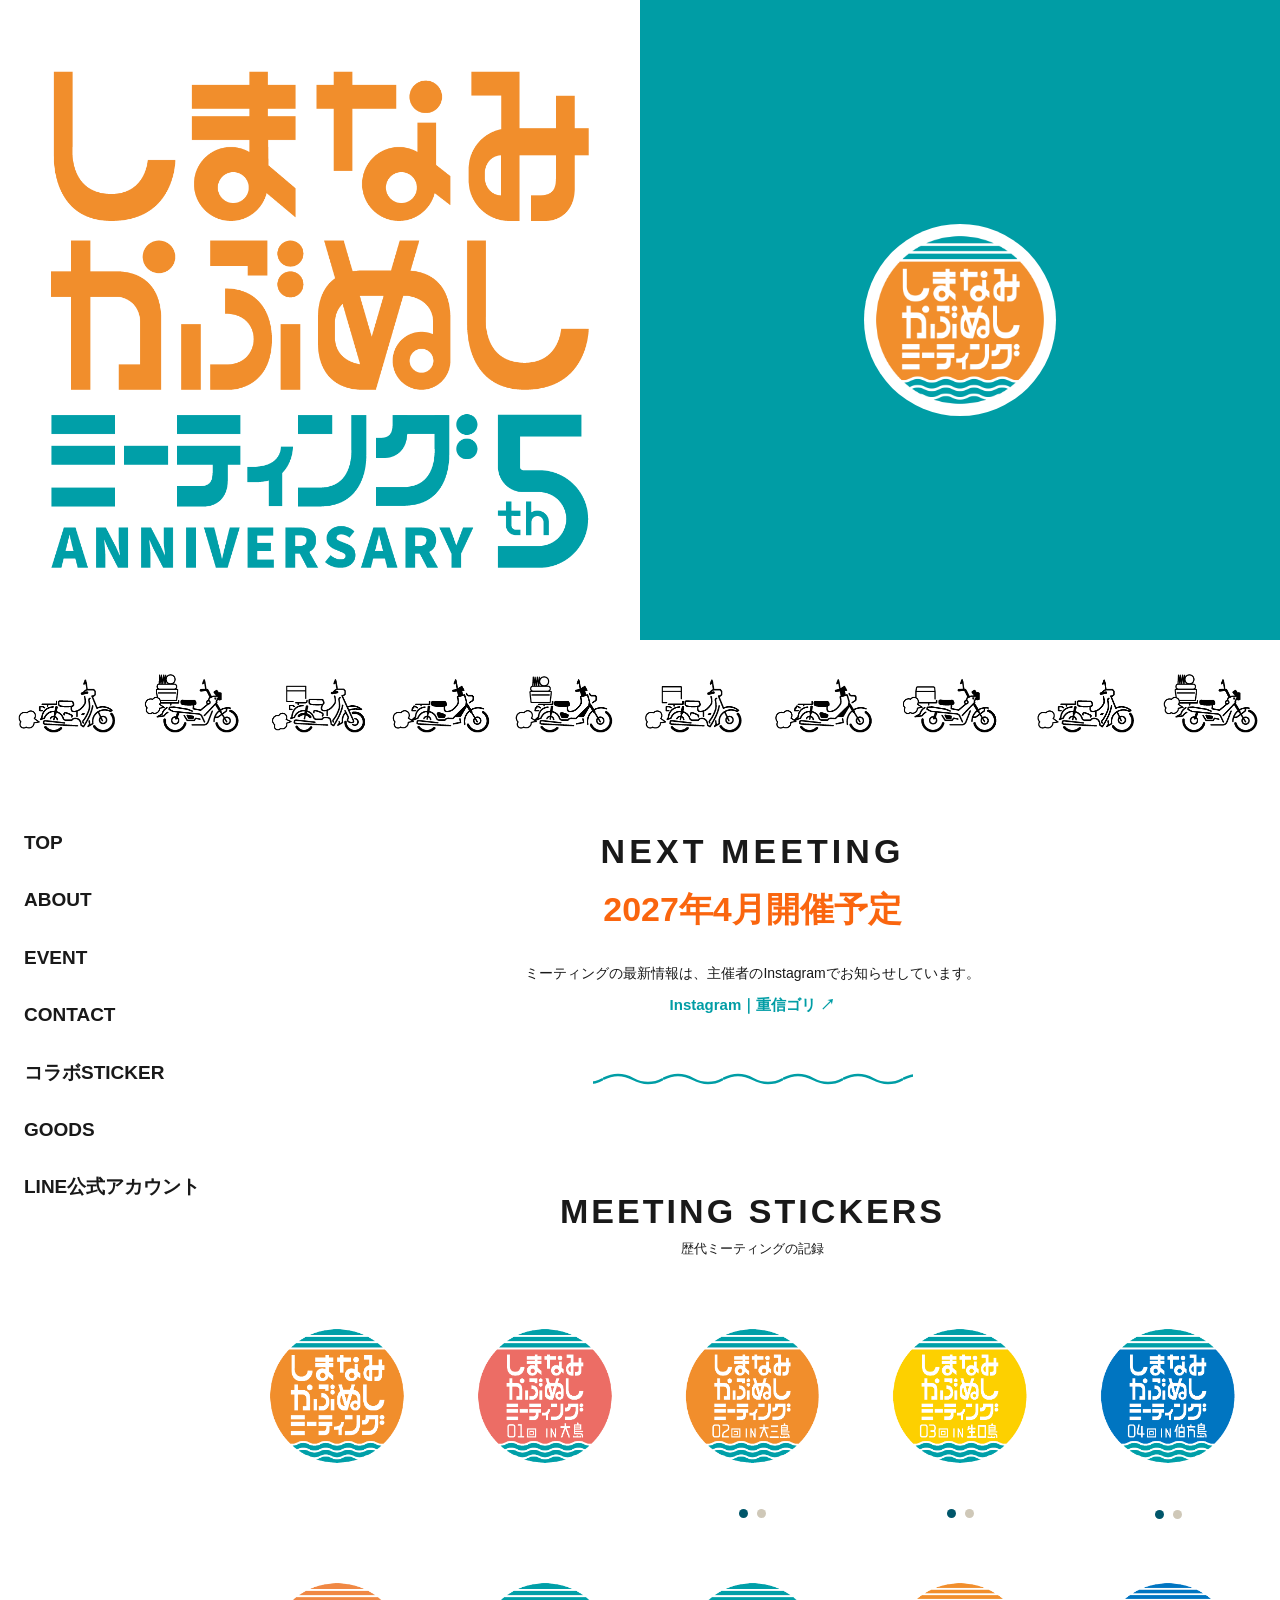
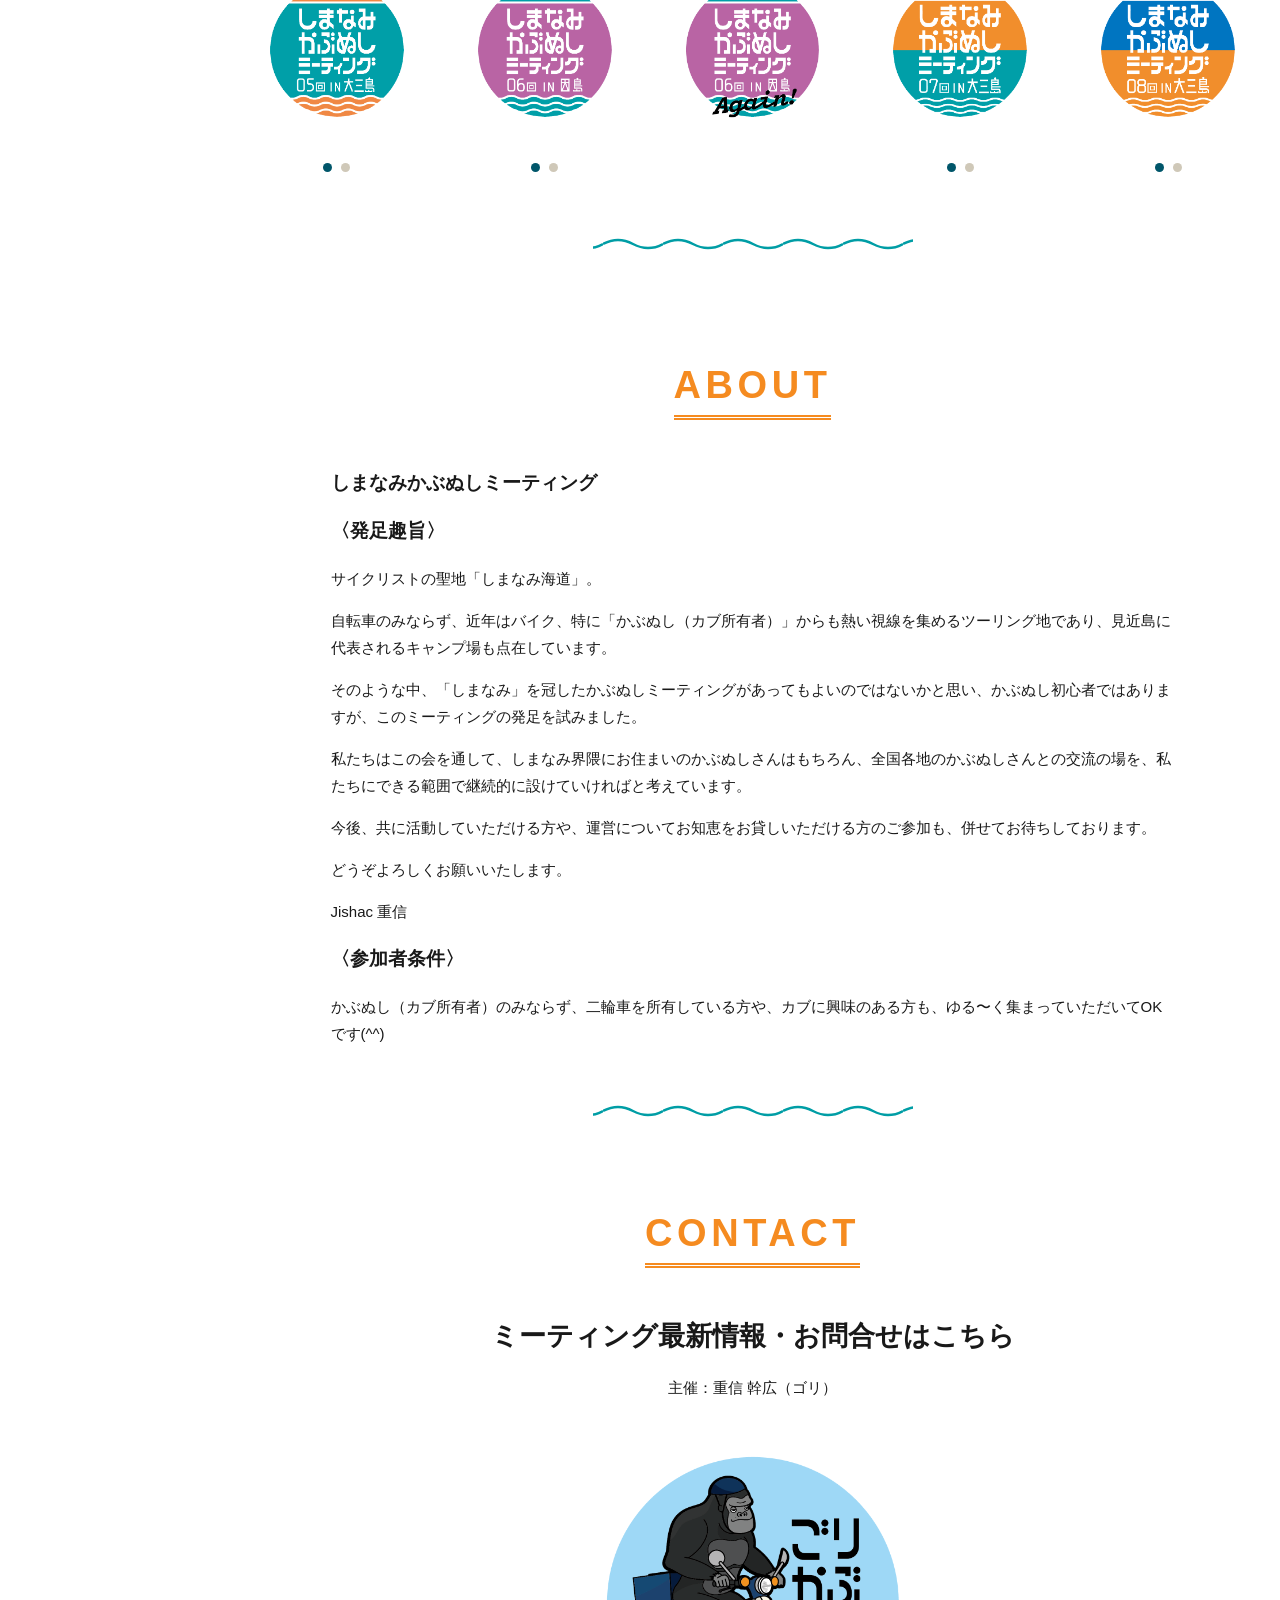
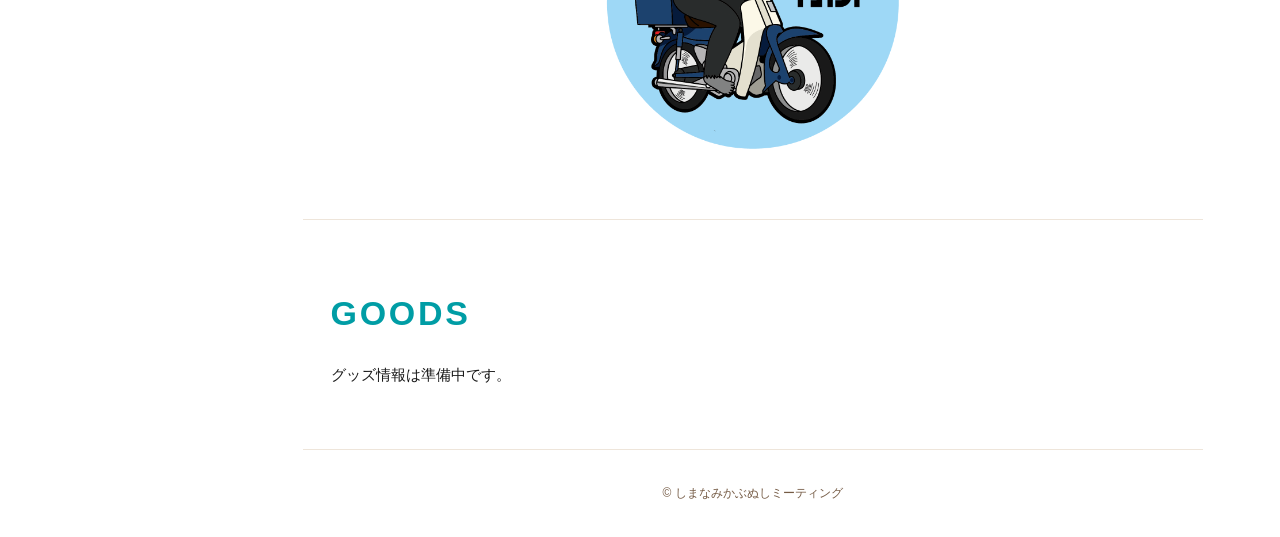
==== commit 526f0107: "Update index.html" ====
--- a/index.html
+++ b/index.html
@@ -23,7 +23,8 @@
       <aside class="sidebar">
         <nav aria-label="サイトメニュー">
           <a href="#top">TOP</a>
-          <a href="#about">ABOUT</a>
+          <a href="#about">ABOUT</a> 
+          <a href="event.html">EVENT</a>
           <a href="#contact">CONTACT</a>
           <a href="https://cubnushi-sticker-station.r93u12i.workers.dev/">コラボSTICKER</a>
           <a href="#goods">GOODS</a>
--- a/style.css
+++ b/style.css
@@ -520,3 +520,55 @@
     margin-top: 40px;
   }
 }
+
+/* ==============================
+   ヘッダー下：走るカブ
+============================== */
+
+.cub-animation {
+  width: 100%;
+  height: 130px;
+  overflow: hidden;
+  background-color: #fff;
+  background-image: url("images/shop-TOPイラスト.png");
+  background-repeat: repeat-x;
+  background-size: auto 105px;
+  background-position: 0 center;
+
+  animation: cub-running 30s linear infinite;
+}
+
+/* 左から右へ流れる */
+@keyframes cub-running {
+  from {
+    background-position: 0 center;
+  }
+  to {
+    background-position: 1014px center;
+  }
+}
+
+/* スマートフォン */
+@media (max-width: 700px) {
+  .cub-animation {
+    height: 90px;
+    background-size: auto 70px;
+    animation-name: cub-running-mobile;
+  }
+
+  @keyframes cub-running-mobile {
+    from {
+      background-position: 0 center;
+    }
+    to {
+      background-position: 679.2px center;
+    }
+  }
+}
+
+/* 動きを減らす設定の方には静止表示 */
+@media (prefers-reduced-motion: reduce) {
+  .cub-animation {
+    animation: none;
+  }
+}
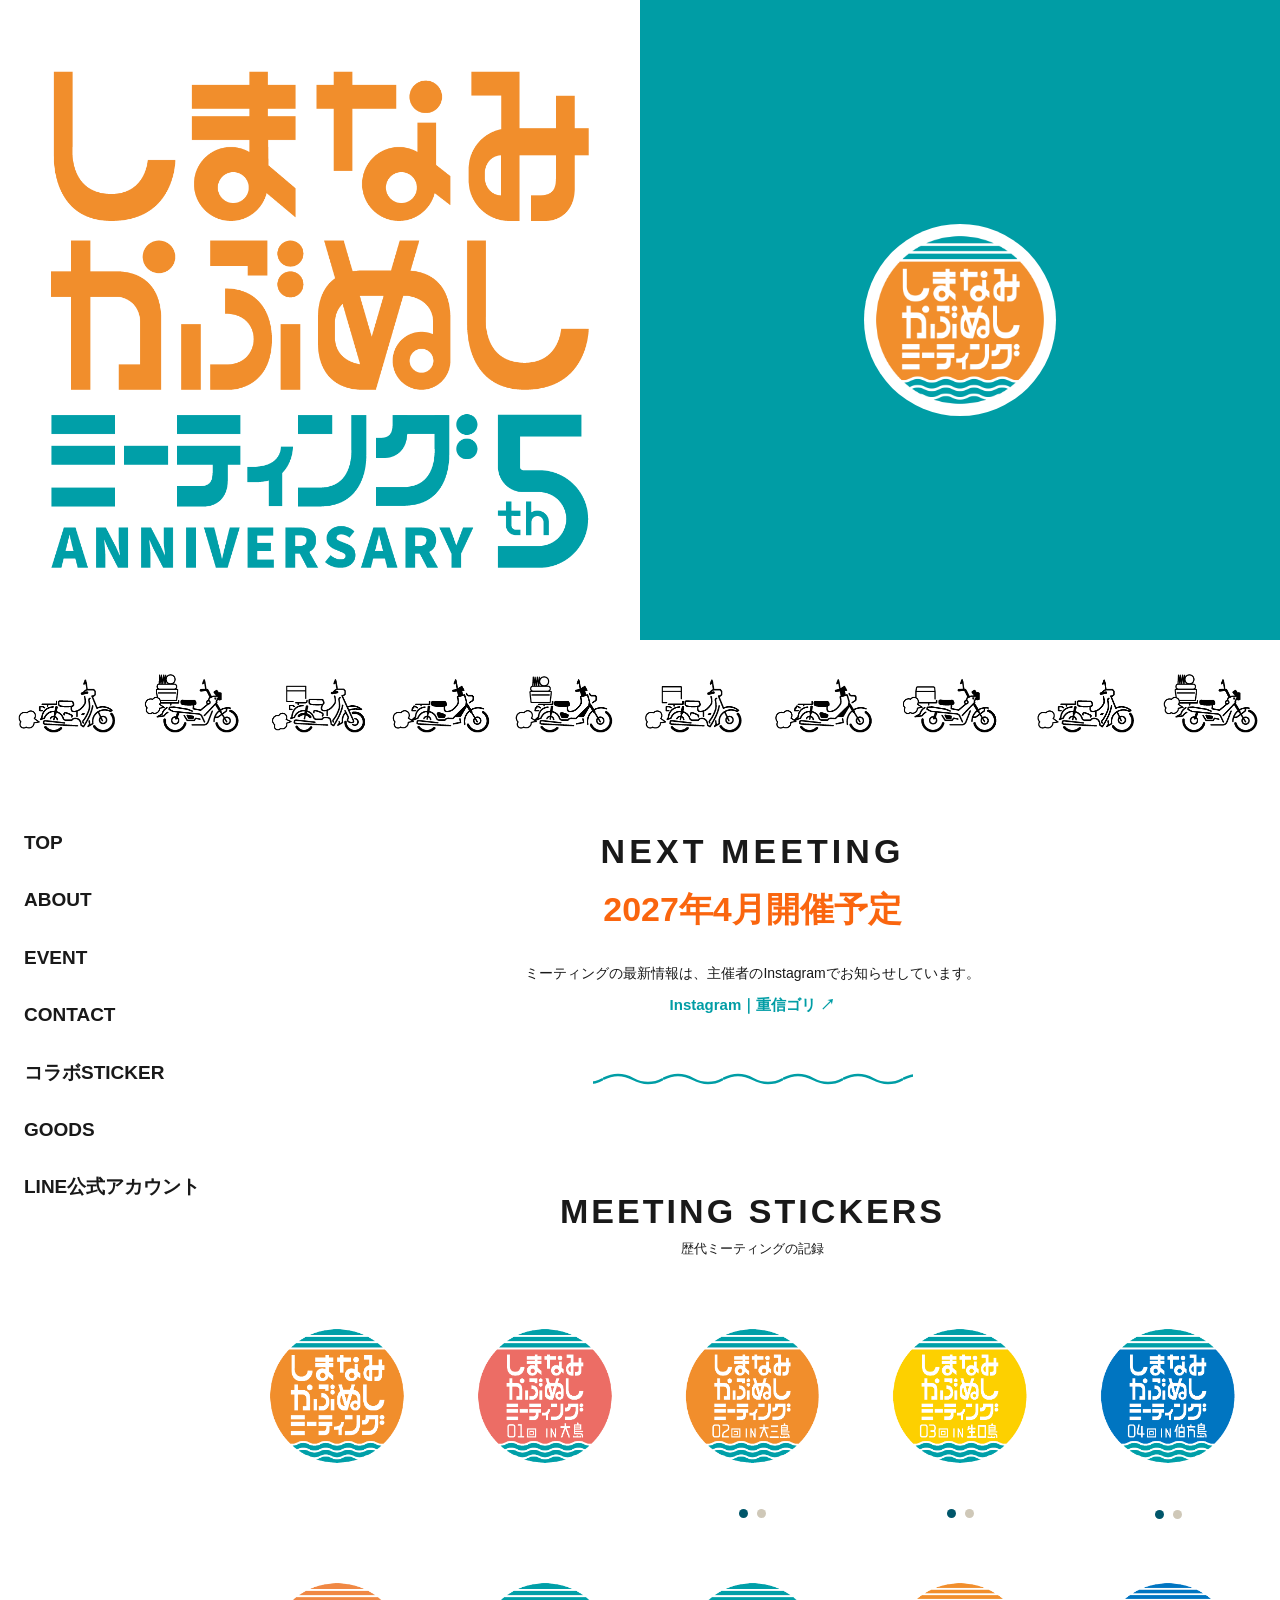
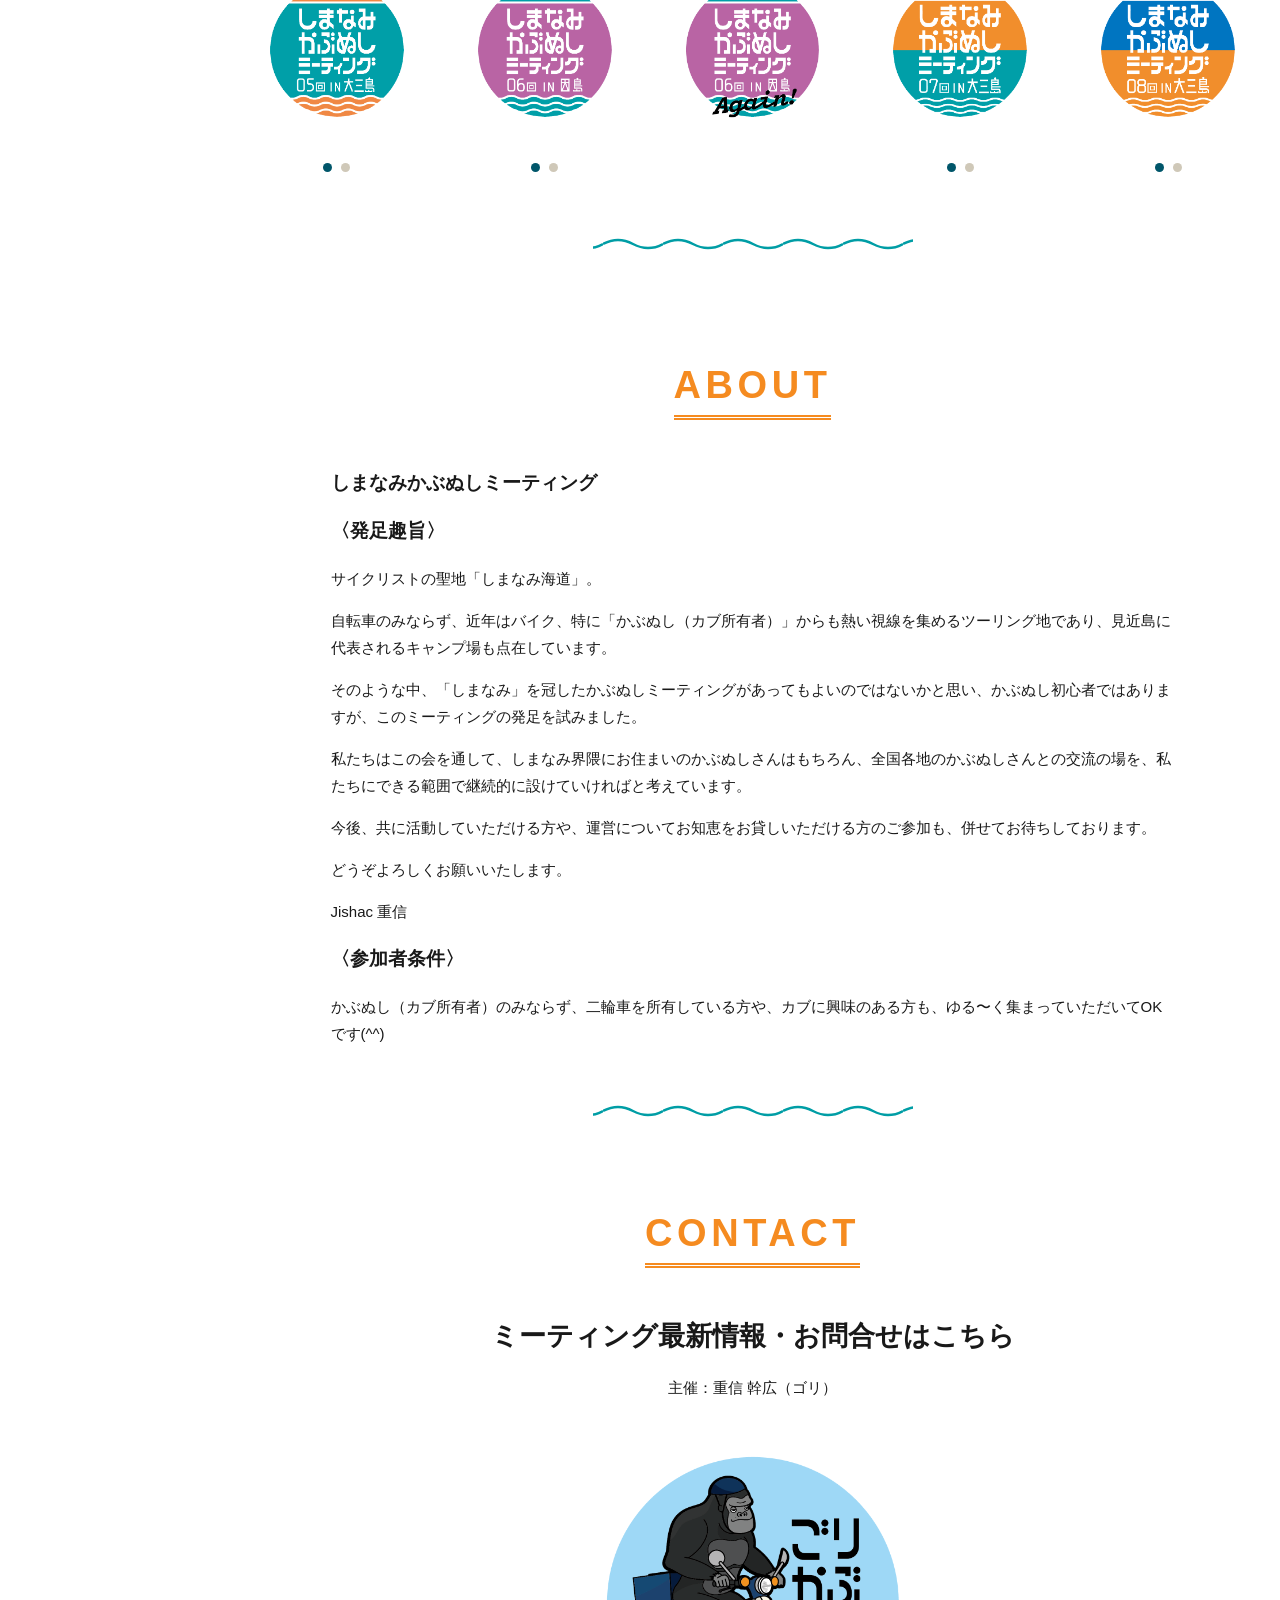
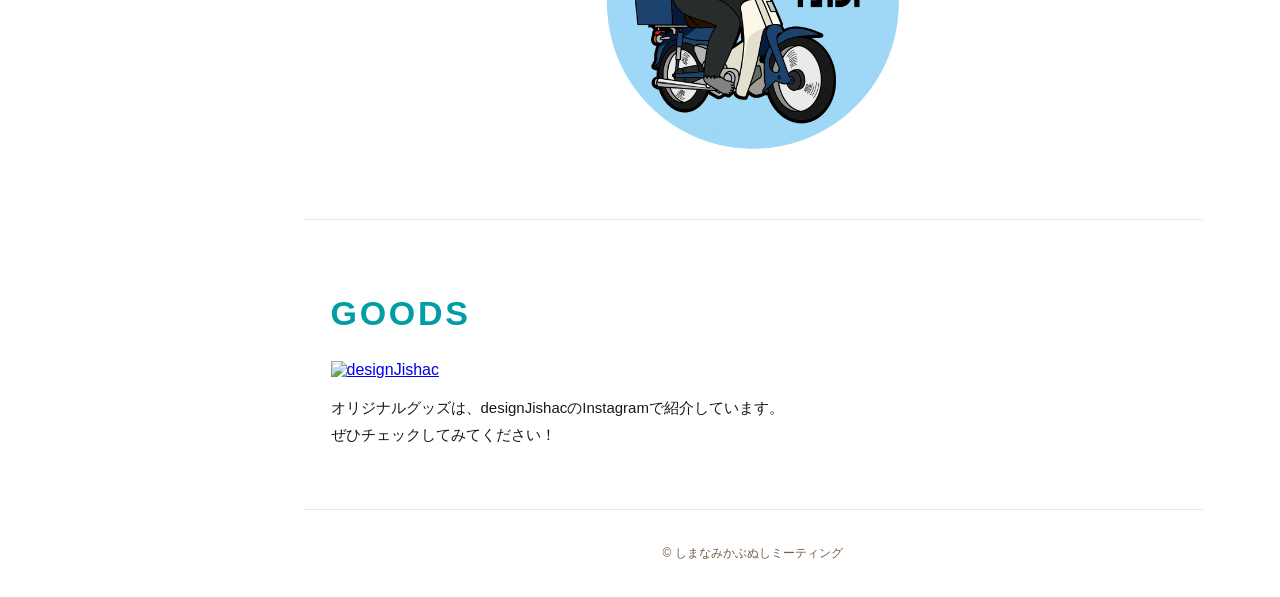
==== commit 678e882f: "Update index.html" ====
--- a/index.html
+++ b/index.html
@@ -27,7 +27,7 @@
           <a href="event.html">EVENT</a>
           <a href="#contact">CONTACT</a>
           <a href="https://cubnushi-sticker-station.r93u12i.workers.dev/">コラボSTICKER</a>
-          <a href="#goods">GOODS</a>
+         <a href="https://www.instagram.com/design_jishac/" target="_blank" rel="noopener noreferrer">GOODS</a>
           <a href="https://lin.ee/qcc9q6A" target="_blank" rel="noopener noreferrer">LINE公式アカウント</a>
         </nav>
       </aside>
@@ -91,10 +91,27 @@
   </a>
 </section>
 
-        <section class="info" id="goods">
-          <h2>GOODS</h2>
-          <p>グッズ情報は準備中です。</p>
-        </section>
+       
+<section class="info" id="goods">
+  <h2>GOODS</h2>
+
+  <div class="goods-content">
+    <a href="https://www.instagram.com/design_jishac/"
+       target="_blank"
+       rel="noopener noreferrer"
+       aria-label="designJishacのInstagramを見る">
+      <img src="images/designjishac.png"
+           alt="designJishac"
+           class="goods-logo">
+    </a>
+
+    <p>
+      オリジナルグッズは、designJishacのInstagramで紹介しています。<br>
+      ぜひチェックしてみてください！
+    </p>
+  </div>
+</section>
+
         <footer>© しまなみかぶぬしミーティング</footer>
       </div>
     </div>
